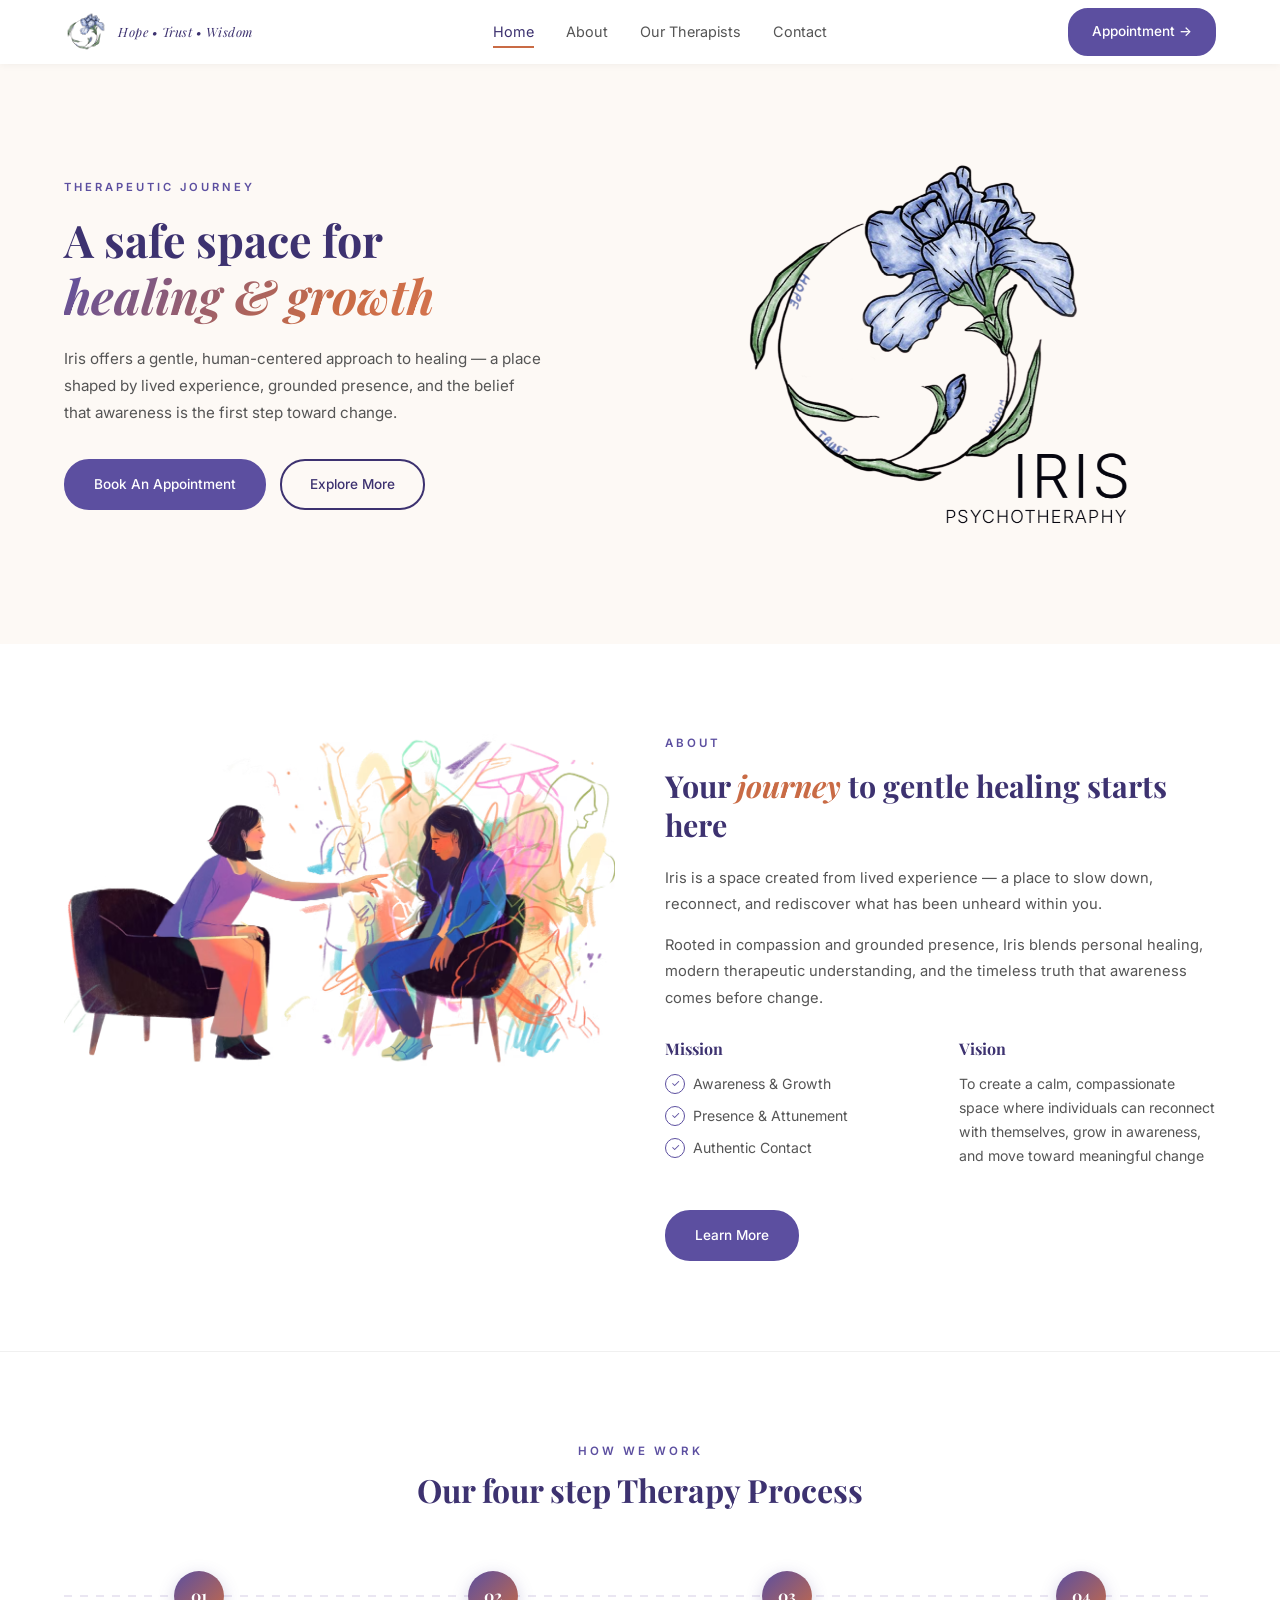
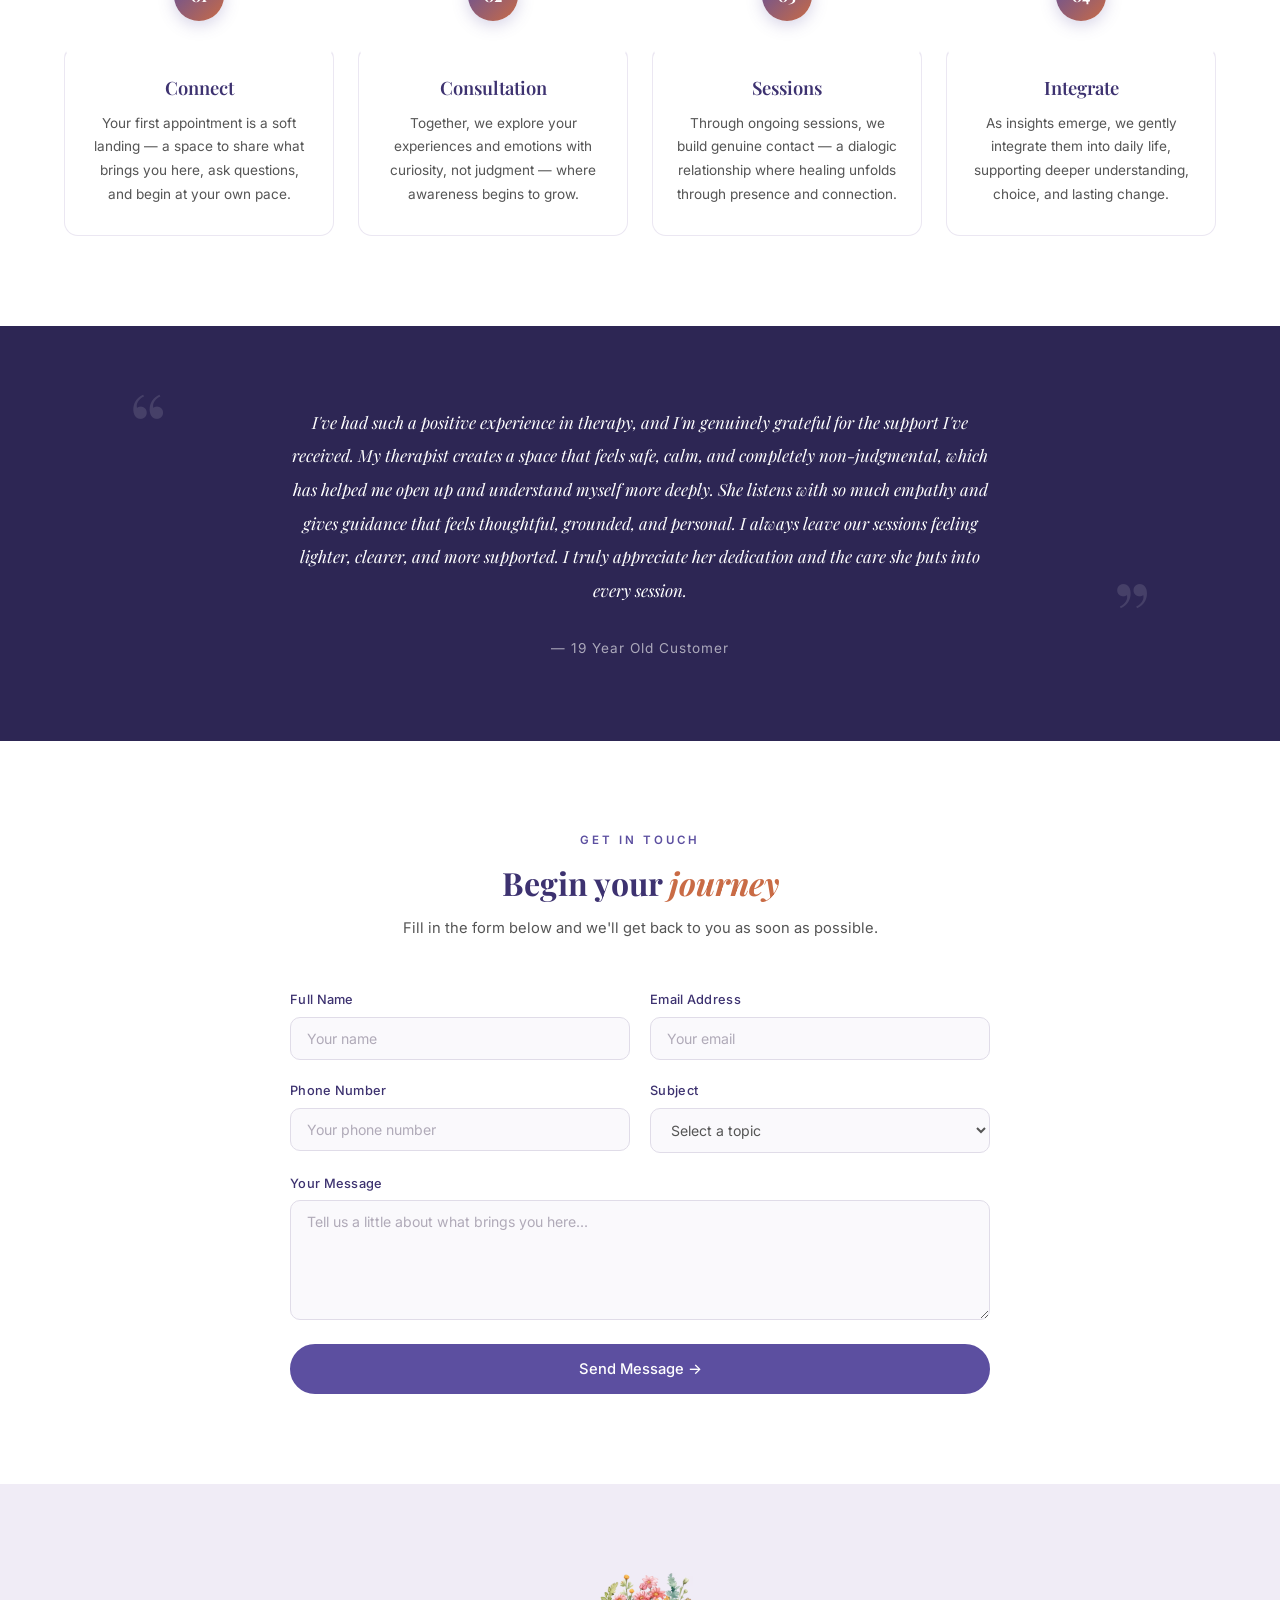
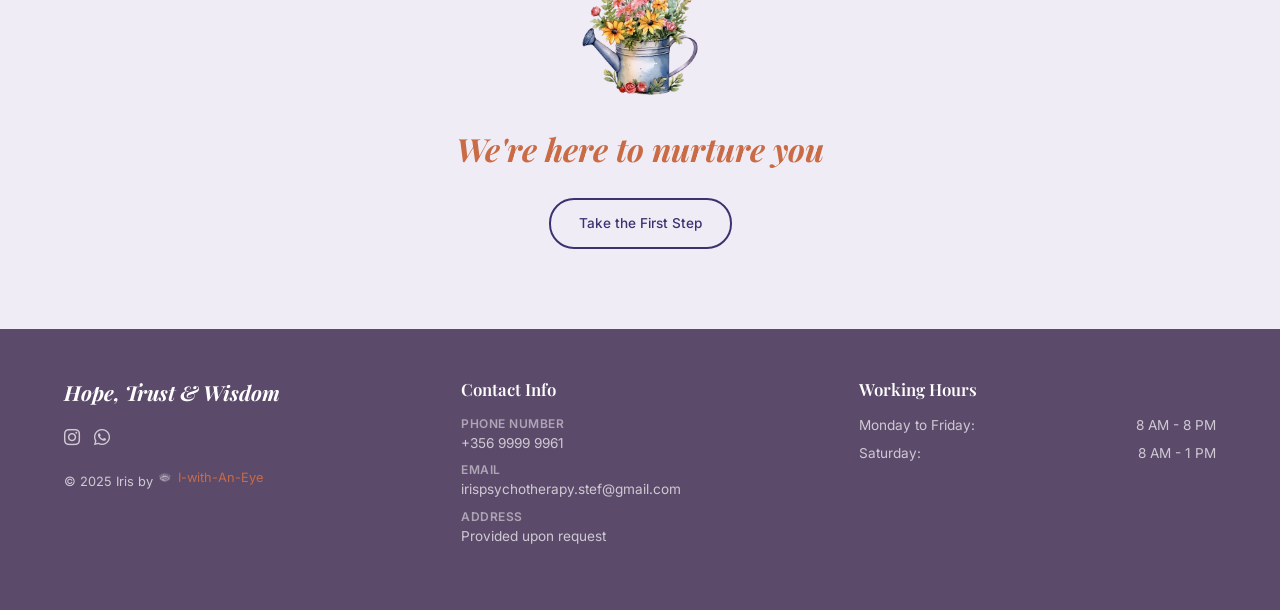
==== index.html @ 33741945 "Change hero label to 'Therapeutic Journey' and add video background Co-Authored-By: Claude Sonnet 4." ====
<!DOCTYPE html>
<html lang="en">
<head>
  <meta charset="UTF-8">
  <meta name="viewport" content="width=device-width, initial-scale=1.0">
  <title>IRIS Psychotherapy - A Safe Space for Healing &amp; Growth</title>
  <link rel="preconnect" href="https://fonts.googleapis.com">
  <link rel="preconnect" href="https://fonts.gstatic.com" crossorigin>
  <link href="https://fonts.googleapis.com/css2?family=Inter:wght@300;400;500;600&family=Playfair+Display:ital,wght@0,400;0,500;0,600;0,700;1,400;1,500;1,600;1,700&display=swap" rel="stylesheet">
  <link rel="stylesheet" href="https://cdnjs.cloudflare.com/ajax/libs/font-awesome/6.5.1/css/all.min.css">
  <link rel="stylesheet" href="css/styles.css">
</head>
<body>

  <!-- Navigation -->
  <nav class="navbar" id="navbar">
    <div class="container">
      <a href="index.html" class="nav-logo">
        <img src="images/logo-no-text.png" alt="Iris Logo" class="nav-logo-img">
        <span class="nav-logo-text">Hope &bull; Trust &bull; Wisdom</span>
      </a>
      <div class="nav-links" id="navLinks">
        <a href="index.html" class="active">Home</a>
        <a href="about.html">About</a>
        <a href="therapists.html">Our Therapists</a>
        <a href="#contact">Contact</a>
      </div>
      <div class="nav-btn" id="navBtn">
        <a href="#contact" class="btn btn-primary">Appointment &rarr;</a>
      </div>
      <button class="nav-toggle" id="navToggle" aria-label="Toggle menu">
        <span></span>
        <span></span>
        <span></span>
      </button>
    </div>
  </nav>

  <!-- Hero Section -->
  <section class="hero">
    <video autoplay muted loop playsinline class="hero-bg-video">
      <source src="videos/hero-bg.mp4" type="video/mp4">
    </video>
    <div class="hero-overlay"></div>
    <div class="container">
      <div class="hero-content">
        <p class="hero-label">Therapeutic Journey</p>
        <h1 class="hero-heading">
          A safe space for
          <span class="heading-gradient">healing &amp; growth</span>
        </h1>
        <p class="hero-desc">
          Iris offers a gentle, human-centered approach to healing — a place shaped by lived experience, grounded presence, and the belief that awareness is the first step toward change.
        </p>
        <div class="hero-buttons">
          <a href="#contact" class="btn btn-primary">Book An Appointment</a>
          <a href="#about" class="btn btn-outline">Explore More</a>
        </div>
      </div>
      <div class="hero-visual">
        <img src="images/Iris-Logo-Full.png" alt="Iris Psychotherapy" class="hero-logo-img">
      </div>
    </div>
  </section>

  <!-- About Section -->
  <section class="about-section reveal" id="about">
    <div class="container">
      <div class="about-image">
        <img src="images/therapy-room.avif" alt="Therapy Room">
      </div>
      <div class="about-text">
        <span class="section-label">About</span>
        <h2>Your <span class="italic-coral">journey</span> to gentle healing starts here</h2>
        <p>
          Iris is a space created from lived experience — a place to slow down, reconnect, and rediscover what has been unheard within you.
        </p>
        <p>
          Rooted in compassion and grounded presence, Iris blends personal healing, modern therapeutic understanding, and the timeless truth that awareness comes before change.
        </p>
        <div class="mission-vision">
          <div class="mission">
            <h4>Mission</h4>
            <div class="mission-item">
              <span class="check">&#10003;</span>
              <span>Awareness &amp; Growth</span>
            </div>
            <div class="mission-item">
              <span class="check">&#10003;</span>
              <span>Presence &amp; Attunement</span>
            </div>
            <div class="mission-item">
              <span class="check">&#10003;</span>
              <span>Authentic Contact</span>
            </div>
          </div>
          <div class="vision">
            <h4>Vision</h4>
            <p>
              To create a calm, compassionate space where individuals can reconnect with themselves, grow in awareness, and move toward meaningful change
            </p>
          </div>
        </div>
        <a href="about.html" class="btn btn-primary">Learn More</a>
      </div>
    </div>
  </section>

  <!-- Process Section -->
  <section class="process-section reveal">
    <div class="container">
      <div class="section-header">
        <span class="section-label">How We Work</span>
        <h2>Our four step Therapy Process</h2>
      </div>
      <div class="timeline">
        <div class="timeline-line"></div>
        <div class="timeline-steps">
          <div class="timeline-step">
            <div class="timeline-node">
              <span class="timeline-number">01</span>
            </div>
            <div class="timeline-card">
              <h3>Connect</h3>
              <p>Your first appointment is a soft landing — a space to share what brings you here, ask questions, and begin at your own pace.</p>
            </div>
          </div>
          <div class="timeline-step">
            <div class="timeline-node">
              <span class="timeline-number">02</span>
            </div>
            <div class="timeline-card">
              <h3>Consultation</h3>
              <p>Together, we explore your experiences and emotions with curiosity, not judgment — where awareness begins to grow.</p>
            </div>
          </div>
          <div class="timeline-step">
            <div class="timeline-node">
              <span class="timeline-number">03</span>
            </div>
            <div class="timeline-card">
              <h3>Sessions</h3>
              <p>Through ongoing sessions, we build genuine contact — a dialogic relationship where healing unfolds through presence and connection.</p>
            </div>
          </div>
          <div class="timeline-step">
            <div class="timeline-node">
              <span class="timeline-number">04</span>
            </div>
            <div class="timeline-card">
              <h3>Integrate</h3>
              <p>As insights emerge, we gently integrate them into daily life, supporting deeper understanding, choice, and lasting change.</p>
            </div>
          </div>
        </div>
      </div>
    </div>
  </section>

  <!-- Testimonial Section -->
  <section class="testimonial-section">
    <div class="container">
      <div class="testimonial-quote-mark">&ldquo;</div>
      <div class="testimonial-quote-mark-right">&rdquo;</div>
      <blockquote>
        <p>
          I've had such a positive experience in therapy, and I'm genuinely grateful for the support I've received. My therapist creates a space that feels safe, calm, and completely non-judgmental, which has helped me open up and understand myself more deeply. She listens with so much empathy and gives guidance that feels thoughtful, grounded, and personal. I always leave our sessions feeling lighter, clearer, and more supported. I truly appreciate her dedication and the care she puts into every session.
        </p>
        <cite class="testimonial-attribution">— 19 Year Old Customer</cite>
      </blockquote>
    </div>
  </section>

  <!-- Contact Section -->
  <section class="contact-section reveal" id="contact">
    <div class="container">
      <div class="section-header">
        <span class="section-label">Get In Touch</span>
        <h2>Begin your <span class="italic-coral">journey</span></h2>
        <p class="contact-subtitle">Fill in the form below and we'll get back to you as soon as possible.</p>
      </div>
      <form class="contact-form" action="https://formspree.io/f/xeeplppq" method="POST">
        <div class="form-row">
          <div class="form-group">
            <label for="name">Full Name</label>
            <input type="text" id="name" name="name" placeholder="Your name" required>
          </div>
          <div class="form-group">
            <label for="email">Email Address</label>
            <input type="email" id="email" name="email" placeholder="Your email" required>
          </div>
        </div>
        <div class="form-row">
          <div class="form-group">
            <label for="phone">Phone Number</label>
            <input type="tel" id="phone" name="phone" placeholder="Your phone number">
          </div>
          <div class="form-group">
            <label for="subject">Subject</label>
            <select id="subject" name="subject">
              <option value="" disabled selected>Select a topic</option>
              <option value="appointment">Book an Appointment</option>
              <option value="enquiry">General Enquiry</option>
              <option value="consultation">Free Consultation</option>
            </select>
          </div>
        </div>
        <div class="form-group full-width">
          <label for="message">Your Message</label>
          <textarea id="message" name="message" rows="5" placeholder="Tell us a little about what brings you here..." required></textarea>
        </div>
        <button type="submit" class="btn btn-primary">Send Message &rarr;</button>
      </form>
    </div>
  </section>

  <!-- CTA Section -->
  <section class="cta-section">
    <div class="container">
      <img src="images/healing-flowers.avif" alt="Healing Flowers" class="cta-flower-img">
      <h2 class="italic-coral">We're here to nurture you</h2>
      <a href="#contact" class="btn btn-outline">Take the First Step</a>
    </div>
  </section>

  <!-- Footer -->
  <footer class="footer">
    <div class="container">
      <div class="footer-grid">
        <div class="footer-brand">
          <h3>Hope, Trust &amp; Wisdom</h3>
          <div class="footer-social">
            <a href="https://www.instagram.com/p/DRwEeCRiIgd/" target="_blank" rel="noopener" aria-label="Instagram"><i class="fab fa-instagram"></i></a>
            <a href="https://wa.me/35699999961" target="_blank" rel="noopener" aria-label="WhatsApp"><i class="fab fa-whatsapp"></i></a>
          </div>
          <p class="copyright">&copy; 2025 Iris by <a href="https://i-zaak.com" target="_blank" rel="noopener" class="credit-link"><img src="images/eye-logo.png" alt="I-with-An-Eye" class="credit-logo">I-with-An-Eye</a></p>
        </div>
        <div class="footer-contact">
          <h4>Contact Info</h4>
          <p><span class="label">Phone Number</span><a href="tel:+35699999961">+356 9999 9961</a></p>
          <p><span class="label">Email</span><a href="mailto:irispsychotherapy.stef@gmail.com">irispsychotherapy.stef@gmail.com</a></p>
          <p><span class="label">Address</span>Provided upon request</p>
        </div>
        <div class="footer-hours">
          <h4>Working Hours</h4>
          <p><span>Monday to Friday:</span> <span>8 AM - 8 PM</span></p>
          <p><span>Saturday:</span> <span>8 AM - 1 PM</span></p>
        </div>
      </div>
    </div>
  </footer>

  <script src="js/main.js"></script>

</body>
</html>
---- css/styles.css ----
/* ===== CSS Custom Properties ===== */
:root {
  --primary-purple: #3d3270;
  --coral: #c96b45;
  --cream-bg: #fef5ed;
  --dark-purple: #2d2654;
  --button-purple: #5c4fa0;
  --lavender: #eae6f2;
  --lavender-light: #f0ecf6;
  --footer-dark: #5c4a6b;
  --white: #ffffff;
  --body-text: #555555;
  --light-text: #777777;
  --max-width: 1200px;
}

/* ===== Reset & Base ===== */
*, *::before, *::after {
  margin: 0;
  padding: 0;
  box-sizing: border-box;
}

html {
  scroll-behavior: smooth;
}

body {
  font-family: 'Inter', sans-serif;
  color: var(--body-text);
  line-height: 1.7;
  font-size: 15px;
  background: var(--white);
}

a {
  text-decoration: none;
  color: inherit;
}

ul {
  list-style: none;
}

img {
  max-width: 100%;
  display: block;
}

.container {
  max-width: var(--max-width);
  margin: 0 auto;
  padding: 0 24px;
}

h1, h2, h3, h4, h5, h6 {
  font-family: 'Playfair Display', serif;
  color: var(--primary-purple);
  line-height: 1.3;
}

.italic-coral {
  font-family: 'Playfair Display', serif;
  font-style: italic;
  color: var(--coral);
}

.heading-gradient {
  font-family: 'Playfair Display', serif;
  font-style: italic;
  background: linear-gradient(135deg, var(--button-purple) 0%, var(--coral) 50%, #e8825c 100%);
  -webkit-background-clip: text;
  -webkit-text-fill-color: transparent;
  background-clip: text;
}

/* ===== Buttons ===== */
.btn {
  display: inline-block;
  padding: 12px 28px;
  border-radius: 25px;
  font-family: 'Inter', sans-serif;
  font-size: 0.85rem;
  font-weight: 500;
  cursor: pointer;
  transition: all 0.3s ease;
  border: 2px solid transparent;
}

.btn-primary {
  background: var(--button-purple);
  color: var(--white);
  border-color: var(--button-purple);
}

.btn-primary:hover {
  background: var(--primary-purple);
  border-color: var(--primary-purple);
  transform: translateY(-2px);
  box-shadow: 0 4px 15px rgba(92, 79, 160, 0.3);
}

.btn-outline {
  background: transparent;
  color: var(--primary-purple);
  border-color: var(--primary-purple);
}

.btn-outline:hover {
  background: var(--button-purple);
  color: var(--white);
  border-color: var(--button-purple);
  transform: translateY(-2px);
  box-shadow: 0 4px 15px rgba(92, 79, 160, 0.3);
}

/* ===== Navigation ===== */
.navbar {
  background: var(--white);
  box-shadow: 0 1px 8px rgba(0, 0, 0, 0.05);
  position: sticky;
  top: 0;
  z-index: 1000;
  transition: background 300ms ease-in-out, box-shadow 300ms ease-in-out;
}

/* Scrolled state (added via JS) — same solid white, shadow deepens */
.navbar.scrolled {
  box-shadow: 0 2px 20px rgba(61, 50, 112, 0.10);
}

.navbar .container {
  display: flex;
  align-items: center;
  justify-content: space-between;
  height: 64px;
}

.nav-logo {
  display: flex;
  align-items: center;
  gap: 10px;
}

.nav-logo-img {
  width: 44px;
  height: 44px;
  object-fit: contain;
}

.nav-logo-text {
  font-family: 'Playfair Display', serif;
  font-style: italic;
  font-size: 0.8rem;
  color: var(--primary-purple);
  letter-spacing: 0.5px;
}

.nav-links {
  display: flex;
  align-items: center;
  gap: 32px;
}

.nav-links a {
  font-size: 0.9rem;
  color: var(--body-text);
  transition: color 0.3s ease;
  position: relative;
}

.nav-links a::after {
  content: '';
  position: absolute;
  bottom: -4px;
  left: 0;
  width: 0;
  height: 2px;
  background: var(--coral);
  transition: width 0.3s ease;
}

.nav-links a:hover,
.nav-links a.active {
  color: var(--primary-purple);
}

.nav-links a:hover::after,
.nav-links a.active::after {
  width: 100%;
}

.nav-btn .btn {
  padding: 10px 22px;
  font-size: 0.85rem;
  border-radius: 20px;
}

/* Mobile menu toggle */
.nav-toggle {
  display: none;
  flex-direction: column;
  gap: 5px;
  cursor: pointer;
  background: none;
  border: none;
  padding: 4px;
}

.nav-toggle span {
  width: 24px;
  height: 2px;
  background: var(--primary-purple);
  transition: all 0.3s ease;
}

/* ===== Hero Section (Home) ===== */
.hero {
  position: relative;
  padding: 70px 0 90px;
  overflow: hidden;
}

.hero-bg-video {
  position: absolute;
  top: 0;
  left: 0;
  width: 100%;
  height: 100%;
  object-fit: cover;
  z-index: 0;
}

.hero-overlay {
  position: absolute;
  top: 0;
  left: 0;
  width: 100%;
  height: 100%;
  background: rgba(253, 248, 243, 0.82);
  z-index: 1;
}

.hero .container {
  position: relative;
  z-index: 2;
  display: flex;
  align-items: center;
  gap: 40px;
}

.hero-content {
  flex: 1;
  min-width: 0;
  animation: fadeInUp 0.8s ease both;
}

.hero-label {
  font-size: 0.7rem;
  font-weight: 600;
  letter-spacing: 3px;
  text-transform: uppercase;
  color: var(--button-purple);
  margin-bottom: 16px;
}

.hero-heading {
  font-size: 2.8rem;
  font-weight: 700;
  margin-bottom: 20px;
  line-height: 1.2;
}

.hero-heading .heading-gradient {
  display: block;
  font-size: 3rem;
}

.hero-desc {
  font-size: 0.95rem;
  color: var(--body-text);
  max-width: 480px;
  margin-bottom: 32px;
  line-height: 1.8;
}

.hero-buttons {
  display: flex;
  gap: 14px;
  flex-wrap: wrap;
}

.hero-visual {
  flex: 1;
  min-width: 0;
  display: flex;
  align-items: center;
  justify-content: center;
  animation: fadeInUp 0.8s ease 0.2s both;
}

.hero-logo-img {
  width: 100%;
  max-width: 420px;
  object-fit: contain;
}

/* ===== About Section (Home) ===== */
.about-section {
  padding: 90px 0;
  background: var(--white);
}

.about-section .container {
  display: flex;
  gap: 50px;
  align-items: flex-start;
}

.about-image {
  flex: 1;
  min-width: 0;
}

.about-image img {
  width: 100%;
  border-radius: 12px;
  object-fit: cover;
}

.about-text {
  flex: 1;
  min-width: 0;
}

.section-label {
  font-size: 0.72rem;
  font-weight: 600;
  letter-spacing: 3px;
  text-transform: uppercase;
  color: var(--button-purple);
  margin-bottom: 12px;
  display: block;
}

.about-text h2 {
  font-size: 1.9rem;
  margin-bottom: 20px;
  font-weight: 700;
}

.about-text p {
  margin-bottom: 14px;
  line-height: 1.8;
  font-size: 0.92rem;
}

.mission-vision {
  display: flex;
  gap: 36px;
  margin-top: 28px;
  margin-bottom: 28px;
}

.mission, .vision {
  flex: 1;
}

.mission h4, .vision h4 {
  font-size: 1rem;
  margin-bottom: 12px;
  color: var(--primary-purple);
  font-weight: 700;
}

.mission-item {
  display: flex;
  align-items: center;
  gap: 8px;
  margin-bottom: 8px;
  font-size: 0.88rem;
}

.mission-item .check {
  width: 20px;
  height: 20px;
  border: 1.5px solid var(--button-purple);
  border-radius: 50%;
  display: flex;
  align-items: center;
  justify-content: center;
  font-size: 0.65rem;
  color: var(--button-purple);
  flex-shrink: 0;
}

.vision p {
  font-size: 0.88rem;
  line-height: 1.7;
}

/* ===== Process Section ===== */
.process-section {
  padding: 90px 0;
  background: var(--white);
  border-top: 1px solid #f0f0f0;
}

.process-section .section-header {
  text-align: center;
  margin-bottom: 60px;
}

.process-section .section-header .section-label {
  margin-bottom: 8px;
}

.process-section .section-header h2 {
  font-size: 2rem;
}

/* Timeline */
.timeline {
  position: relative;
}

.timeline-line {
  position: absolute;
  top: 24px;
  left: 0;
  right: 0;
  height: 2px;
  background: repeating-linear-gradient(
    90deg,
    var(--lavender) 0px,
    var(--lavender) 8px,
    transparent 8px,
    transparent 16px
  );
  z-index: 0;
}

.timeline-steps {
  display: grid;
  grid-template-columns: repeat(4, 1fr);
  gap: 24px;
  position: relative;
  z-index: 1;
}

.timeline-step {
  display: flex;
  flex-direction: column;
  align-items: center;
  text-align: center;
}

.timeline-node {
  width: 50px;
  height: 50px;
  border-radius: 50%;
  background: linear-gradient(135deg, var(--button-purple), var(--coral));
  display: flex;
  align-items: center;
  justify-content: center;
  margin-bottom: 24px;
  position: relative;
  box-shadow: 0 4px 16px rgba(92, 79, 160, 0.25);
  transition: all 0.3s ease;
}

.timeline-step:hover .timeline-node {
  transform: scale(1.12);
  box-shadow: 0 6px 24px rgba(92, 79, 160, 0.35);
}

.timeline-number {
  font-family: 'Playfair Display', serif;
  font-size: 1rem;
  font-weight: 700;
  color: var(--white);
}

.timeline-card {
  background: var(--white);
  border: 1px solid #ebe7f2;
  border-radius: 14px;
  padding: 28px 24px;
  width: 100%;
  transition: all 0.3s ease;
  border-top: 3px solid transparent;
}

.timeline-step:hover .timeline-card {
  transform: translateY(-4px);
  box-shadow: 0 10px 30px rgba(61, 50, 112, 0.08);
  border-top-color: var(--coral);
}

.timeline-card h3 {
  font-family: 'Playfair Display', serif;
  font-size: 1.15rem;
  color: var(--primary-purple);
  margin-bottom: 12px;
  font-weight: 600;
}

.timeline-card p {
  font-size: 0.85rem;
  line-height: 1.75;
  color: var(--body-text);
}

/* ===== Testimonial Section ===== */
.testimonial-section {
  background: var(--dark-purple);
  padding: 80px 0;
  text-align: center;
  position: relative;
  overflow: hidden;
}

.testimonial-quote-mark-left,
.testimonial-quote-mark {
  font-family: 'Playfair Display', serif;
  font-size: 6rem;
  color: rgba(255, 255, 255, 0.12);
  line-height: 1;
  position: absolute;
  top: 50px;
  left: 10%;
}

.testimonial-quote-mark-right {
  font-family: 'Playfair Display', serif;
  font-size: 6rem;
  color: rgba(255, 255, 255, 0.12);
  line-height: 1;
  position: absolute;
  bottom: 80px;
  right: 10%;
}

.testimonial-section blockquote {
  max-width: 700px;
  margin: 0 auto;
  position: relative;
  z-index: 1;
}

.testimonial-section blockquote p {
  font-family: 'Playfair Display', serif;
  font-size: 1.05rem;
  color: var(--white);
  line-height: 2;
  font-style: italic;
  margin-bottom: 28px;
}

.testimonial-attribution {
  font-family: 'Inter', sans-serif;
  font-style: normal;
  font-size: 0.85rem;
  color: rgba(255, 255, 255, 0.6);
  letter-spacing: 1px;
}

/* ===== CTA Section ===== */
.cta-section {
  padding: 80px 0;
  text-align: center;
  background: var(--lavender-light);
}

.cta-flower-img {
  width: 140px;
  height: auto;
  margin: 0 auto 24px;
}

.cta-section h2 {
  font-size: 2rem;
  margin-bottom: 28px;
}

/* ===== Contact Section ===== */
.contact-section {
  padding: 90px 0;
  background: var(--white);
}

.contact-section .section-header {
  text-align: center;
  margin-bottom: 48px;
}

.contact-section .section-header h2 {
  font-size: 2rem;
  margin-bottom: 12px;
}

.contact-subtitle {
  font-size: 0.92rem;
  color: var(--body-text);
  max-width: 480px;
  margin: 0 auto;
}

.contact-form {
  max-width: 700px;
  margin: 0 auto;
}

.form-row {
  display: flex;
  gap: 20px;
  margin-bottom: 20px;
}

.form-group {
  flex: 1;
  display: flex;
  flex-direction: column;
}

.form-group.full-width {
  margin-bottom: 24px;
}

.form-group label {
  font-size: 0.8rem;
  font-weight: 500;
  color: var(--primary-purple);
  margin-bottom: 6px;
  letter-spacing: 0.3px;
}

.form-group input,
.form-group select,
.form-group textarea {
  font-family: 'Inter', sans-serif;
  font-size: 0.88rem;
  padding: 12px 16px;
  border: 1.5px solid #e0dce8;
  border-radius: 10px;
  background: #faf9fc;
  color: var(--body-text);
  transition: border-color 0.3s ease, box-shadow 0.3s ease;
  outline: none;
}

.form-group input:focus,
.form-group select:focus,
.form-group textarea:focus {
  border-color: var(--button-purple);
  box-shadow: 0 0 0 3px rgba(92, 79, 160, 0.1);
}

.form-group input::placeholder,
.form-group textarea::placeholder {
  color: #b0aab8;
}

.form-group textarea {
  resize: vertical;
  min-height: 120px;
}

.contact-form .btn {
  display: block;
  width: 100%;
  text-align: center;
  font-size: 0.92rem;
  padding: 14px 28px;
}

/* ===== Footer ===== */
.footer {
  background: var(--footer-dark);
  padding: 50px 0 30px;
  color: rgba(255, 255, 255, 0.7);
  font-size: 0.85rem;
}

.footer-grid {
  display: grid;
  grid-template-columns: 1fr 1fr 1fr;
  gap: 40px;
  margin-bottom: 30px;
}

.footer-brand h3 {
  font-family: 'Playfair Display', serif;
  font-style: italic;
  color: var(--white);
  font-size: 1.3rem;
  margin-bottom: 16px;
}

.footer-social {
  display: flex;
  gap: 14px;
  margin-bottom: 14px;
}

.footer-social a {
  color: rgba(255, 255, 255, 0.7);
  font-size: 1.15rem;
  transition: color 0.3s ease;
}

.footer-social a:hover {
  color: var(--coral);
}

.footer-brand .copyright {
  font-size: 0.8rem;
}

.footer-brand .copyright a {
  color: var(--coral);
  transition: color 0.3s ease;
}

.footer-brand .copyright a:hover {
  color: #e0885f;
}

.footer-contact h4,
.footer-hours h4 {
  color: var(--white);
  font-family: 'Playfair Display', serif;
  font-size: 1.05rem;
  margin-bottom: 14px;
  font-weight: 600;
}

.footer-contact p {
  margin-bottom: 4px;
  line-height: 1.5;
}

.footer-contact a {
  color: rgba(255, 255, 255, 0.7);
  transition: color 0.3s ease;
}

.footer-contact a:hover {
  color: var(--coral);
}

.footer-contact p .label {
  display: block;
  font-size: 0.75rem;
  font-weight: 600;
  text-transform: uppercase;
  letter-spacing: 0.5px;
  color: rgba(255, 255, 255, 0.5);
  margin-top: 8px;
}

.footer-hours p {
  margin-bottom: 6px;
  line-height: 1.6;
  display: flex;
  justify-content: space-between;
  gap: 20px;
}

/* footer-bottom removed */

/* ===== About Page Hero ===== */
.about-hero {
  background: linear-gradient(135deg, var(--lavender) 0%, #ddd6ee 40%, #d5cde8 100%);
  padding: 100px 0 120px;
  text-align: center;
  position: relative;
  overflow: hidden;
}

.about-hero-logo {
  width: 80px;
  height: 80px;
  object-fit: contain;
  margin: 0 auto 28px;
  opacity: 0.85;
}

.about-hero h1 {
  font-size: 2.6rem;
  margin-bottom: 0;
  animation: fadeInUp 0.8s ease both;
}

.hero-divider {
  width: 60px;
  height: 2px;
  background: var(--coral);
  margin: 20px auto;
  border-radius: 2px;
}

.about-hero .subtitle {
  max-width: 680px;
  margin: 0 auto;
  font-size: 0.95rem;
  line-height: 1.8;
  color: var(--body-text);
  animation: fadeInUp 0.8s ease 0.15s both;
}

.about-hero-curve {
  position: absolute;
  bottom: -1px;
  left: 0;
  right: 0;
  height: 50px;
  background: var(--white);
  border-radius: 50% 50% 0 0 / 100% 100% 0 0;
}

@keyframes fadeInUp {
  from {
    opacity: 0;
    transform: translateY(20px);
  }
  to {
    opacity: 1;
    transform: translateY(0);
  }
}

/* ===== Story Section (About Page) ===== */
.story-section {
  padding: 90px 0;
  background: var(--white);
}

.story-section .container {
  display: flex;
  gap: 50px;
  align-items: flex-start;
}

.story-image {
  flex: 1;
  min-width: 0;
}

.story-image img {
  width: 100%;
  height: 480px;
  border-radius: 12px;
  object-fit: cover;
}

.story-text {
  flex: 1;
  min-width: 0;
}

.story-text h2 {
  font-size: 1.8rem;
  font-style: italic;
  margin-bottom: 20px;
}

.story-text p {
  margin-bottom: 14px;
  line-height: 1.8;
  font-size: 0.92rem;
}

.story-text ul {
  margin: 12px 0;
  padding-left: 4px;
}

.story-text ul li {
  position: relative;
  padding-left: 16px;
  margin-bottom: 4px;
  line-height: 1.7;
  font-size: 0.92rem;
}

.story-text ul li::before {
  content: '\2022';
  position: absolute;
  left: 0;
  color: var(--body-text);
  font-size: 1rem;
}

.story-text blockquote {
  border-left: 3px solid var(--coral);
  padding: 12px 20px;
  margin: 20px 0;
  font-family: 'Playfair Display', serif;
  font-style: italic;
  font-size: 1rem;
  color: var(--primary-purple);
  background: rgba(234, 230, 242, 0.25);
  border-radius: 0 8px 8px 0;
}

/* ===== About Me Section (About Page) ===== */
.aboutme-section {
  padding: 90px 0;
  background: #faf9fc;
}

.aboutme-section .container {
  display: flex;
  gap: 50px;
  align-items: flex-start;
}

.aboutme-text {
  flex: 1;
  min-width: 0;
}

.aboutme-text h2 {
  font-size: 1.8rem;
  font-style: italic;
  margin-bottom: 20px;
}

.aboutme-text p {
  margin-bottom: 14px;
  line-height: 1.8;
  font-size: 0.92rem;
}

.aboutme-image {
  flex: 1;
  min-width: 0;
}

.aboutme-image img {
  width: 100%;
  height: 480px;
  border-radius: 12px;
  object-fit: cover;
}

/* ===== Image fade-in on load ===== */
img {
  opacity: 0;
  transition: opacity 500ms ease-in-out;
}

img.img-loaded {
  opacity: 1;
}

/* ===== Scroll reveal ===== */
.reveal {
  opacity: 0;
  transform: translateY(28px);
  transition: opacity 700ms cubic-bezier(.19, 1, .22, 1), transform 700ms cubic-bezier(.19, 1, .22, 1);
}

.reveal.revealed {
  opacity: 1;
  transform: translateY(0);
}

/* ===== Credit logo in footer ===== */
.credit-link {
  display: inline-flex;
  align-items: center;
  gap: 5px;
  color: var(--coral);
  transition: color 0.3s ease;
}

.credit-link:hover {
  color: #e0885f;
}

.credit-logo {
  width: 16px;
  height: 16px;
  object-fit: contain;
  opacity: 1 !important; /* override the global img fade for this tiny icon */
  filter: invert(0); /* white logo on dark bg */
}

/* ===== Parallax Section ===== */
.parallax-section {
  position: relative;
  overflow: hidden;
}

.parallax-bg {
  position: absolute;
  inset: -60px 0;
  background-size: cover;
  background-position: center;
  will-change: transform;
  z-index: 0;
}

.parallax-overlay {
  position: absolute;
  inset: 0;
  background: linear-gradient(135deg, rgba(61, 50, 112, 0.75) 0%, rgba(45, 38, 84, 0.65) 100%);
  z-index: 1;
}

/* ===== Therapists Hero ===== */
.therapists-hero {
  padding: 110px 0 100px;
  text-align: center;
}

.therapists-hero-content {
  position: relative;
  z-index: 2;
}

.therapists-hero .section-label.light {
  color: rgba(255, 255, 255, 0.75);
}

.therapists-hero h1 {
  font-size: 2.8rem;
  color: var(--white);
  margin-bottom: 0;
  animation: fadeInUp 0.8s ease both;
}

.therapists-hero .hero-divider {
  margin: 20px auto;
}

.therapists-hero .subtitle {
  max-width: 600px;
  margin: 0 auto;
  font-size: 0.95rem;
  line-height: 1.8;
  color: rgba(255, 255, 255, 0.82);
  animation: fadeInUp 0.8s ease 0.15s both;
}

/* ===== Therapists Section ===== */
.therapists-section {
  padding: 90px 0;
  background: var(--white);
}

.therapist-card {
  display: flex;
  gap: 60px;
  align-items: flex-start;
  margin-bottom: 90px;
  padding-bottom: 90px;
  border-bottom: 1px solid #f0ecf6;
}

.therapist-card:last-child {
  margin-bottom: 0;
  padding-bottom: 0;
  border-bottom: none;
}

.therapist-card--reverse {
  flex-direction: row-reverse;
}

.therapist-photo-wrap {
  flex: 0 0 360px;
  position: relative;
}

.therapist-photo-wrap::before {
  content: '';
  position: absolute;
  inset: -12px -12px auto auto;
  width: 80px;
  height: 80px;
  border-top: 3px solid var(--coral);
  border-right: 3px solid var(--coral);
  border-radius: 0 8px 0 0;
  z-index: 0;
}

.therapist-card--reverse .therapist-photo-wrap::before {
  inset: -12px auto auto -12px;
  border-top: 3px solid var(--coral);
  border-right: none;
  border-left: 3px solid var(--coral);
  border-radius: 8px 0 0 0;
}

.therapist-photo {
  width: 100%;
  height: 480px;
  object-fit: cover;
  border-radius: 12px;
  position: relative;
  z-index: 1;
}

.therapist-info {
  flex: 1;
  min-width: 0;
  padding-top: 8px;
}

.therapist-info h2 {
  font-size: 2rem;
  margin: 8px 0 0;
}

.therapist-divider {
  width: 40px;
  height: 2px;
  background: var(--coral);
  border-radius: 2px;
  margin: 16px 0 20px;
}

.therapist-info p {
  font-size: 0.92rem;
  line-height: 1.85;
  margin-bottom: 14px;
  color: var(--body-text);
}

.therapist-specialisms {
  display: flex;
  flex-wrap: wrap;
  gap: 8px;
  margin: 20px 0 28px;
}

.specialism-tag {
  font-size: 0.75rem;
  font-weight: 500;
  padding: 5px 14px;
  border-radius: 20px;
  background: var(--lavender);
  color: var(--primary-purple);
  letter-spacing: 0.3px;
  transition: background 0.3s ease, color 0.3s ease;
}

.specialism-tag:hover {
  background: var(--button-purple);
  color: var(--white);
}

/* ===== Approach Section ===== */
.approach-section {
  padding: 90px 0;
  background: var(--lavender-light);
}

.approach-inner {
  max-width: 860px;
  margin: 0 auto;
  text-align: center;
}

.approach-inner h2 {
  font-size: 2rem;
  margin: 8px 0 20px;
}

.approach-inner > p {
  font-size: 0.93rem;
  line-height: 1.85;
  margin-bottom: 14px;
  max-width: 680px;
  margin-left: auto;
  margin-right: auto;
}

.approach-pillars {
  display: flex;
  gap: 32px;
  margin-top: 48px;
}

.pillar {
  flex: 1;
  text-align: center;
}

.pillar-icon {
  width: 54px;
  height: 54px;
  border-radius: 50%;
  background: linear-gradient(135deg, var(--button-purple), var(--coral));
  display: flex;
  align-items: center;
  justify-content: center;
  margin: 0 auto 16px;
  color: var(--white);
  font-size: 1.1rem;
  box-shadow: 0 4px 16px rgba(92, 79, 160, 0.25);
  transition: transform 0.3s ease, box-shadow 0.3s ease;
}

.pillar:hover .pillar-icon {
  transform: scale(1.1);
  box-shadow: 0 6px 24px rgba(92, 79, 160, 0.35);
}

.pillar h4 {
  font-size: 1.05rem;
  margin-bottom: 8px;
  color: var(--primary-purple);
}

.pillar p {
  font-size: 0.85rem;
  line-height: 1.7;
  color: var(--body-text);
}

/* ===== Responsive Design ===== */
@media (max-width: 992px) {
  .hero .container {
    flex-direction: column-reverse;
    text-align: center;
  }

  .hero-desc {
    margin-left: auto;
    margin-right: auto;
  }

  .hero-buttons {
    justify-content: center;
  }

  .hero-heading {
    font-size: 2.4rem;
  }

  .hero-heading .heading-gradient {
    font-size: 2.6rem;
  }

  .about-section .container,
  .story-section .container,
  .aboutme-section .container {
    flex-direction: column;
  }

  .therapist-card,
  .therapist-card--reverse {
    flex-direction: column;
    gap: 36px;
    margin-bottom: 60px;
    padding-bottom: 60px;
  }

  .therapist-photo-wrap {
    flex: none;
    width: 100%;
  }

  .therapist-photo {
    height: 360px;
  }

  .approach-pillars {
    gap: 20px;
  }

  .therapists-hero h1 {
    font-size: 2.2rem;
  }

  .timeline-steps {
    grid-template-columns: repeat(2, 1fr);
    gap: 40px 24px;
  }

  .timeline-line {
    display: none;
  }

  .footer-grid {
    grid-template-columns: 1fr;
    gap: 28px;
  }

  .about-hero h1 {
    font-size: 2.2rem;
  }
}

@media (max-width: 768px) {
  .nav-links,
  .nav-btn {
    display: none;
  }

  .nav-links.active {
    display: flex;
    flex-direction: column;
    position: absolute;
    top: 64px;
    left: 0;
    right: 0;
    background: var(--white);
    padding: 24px;
    box-shadow: 0 8px 20px rgba(0, 0, 0, 0.1);
    gap: 20px;
    z-index: 999;
  }

  .nav-btn.active {
    display: block;
    position: absolute;
    top: calc(64px + 120px);
    left: 0;
    right: 0;
    background: var(--white);
    padding: 0 24px 24px;
    box-shadow: 0 8px 20px rgba(0, 0, 0, 0.1);
    z-index: 999;
  }

  .nav-toggle {
    display: flex;
  }

  .hero {
    padding: 50px 0 70px;
  }

  .hero-heading {
    font-size: 2rem;
  }

  .hero-heading .heading-gradient {
    font-size: 2.2rem;
  }

  .timeline-steps {
    grid-template-columns: 1fr;
    gap: 32px;
  }

  .mission-vision {
    flex-direction: column;
    gap: 20px;
  }

  .about-section,
  .process-section,
  .testimonial-section,
  .cta-section,
  .contact-section,
  .story-section,
  .aboutme-section,
  .therapists-section,
  .approach-section {
    padding: 60px 0;
  }

  .approach-pillars {
    flex-direction: column;
    gap: 28px;
  }

  .therapists-hero {
    padding: 80px 0 70px;
  }

  .form-row {
    flex-direction: column;
    gap: 0;
    margin-bottom: 0;
  }

  .form-group {
    margin-bottom: 16px;
  }

  .about-text h2,
  .story-text h2,
  .aboutme-text h2 {
    font-size: 1.6rem;
  }

  .story-image img,
  .aboutme-image img {
    height: 360px;
  }

  .about-hero h1 {
    font-size: 1.8rem;
  }

  .cta-section h2 {
    font-size: 1.6rem;
  }
}

@media (max-width: 480px) {
  .hero-heading {
    font-size: 1.7rem;
  }

  .hero-heading .heading-gradient {
    font-size: 1.9rem;
  }

  .hero-buttons {
    flex-direction: column;
    align-items: center;
  }

  .btn {
    padding: 11px 24px;
    font-size: 0.85rem;
  }
}
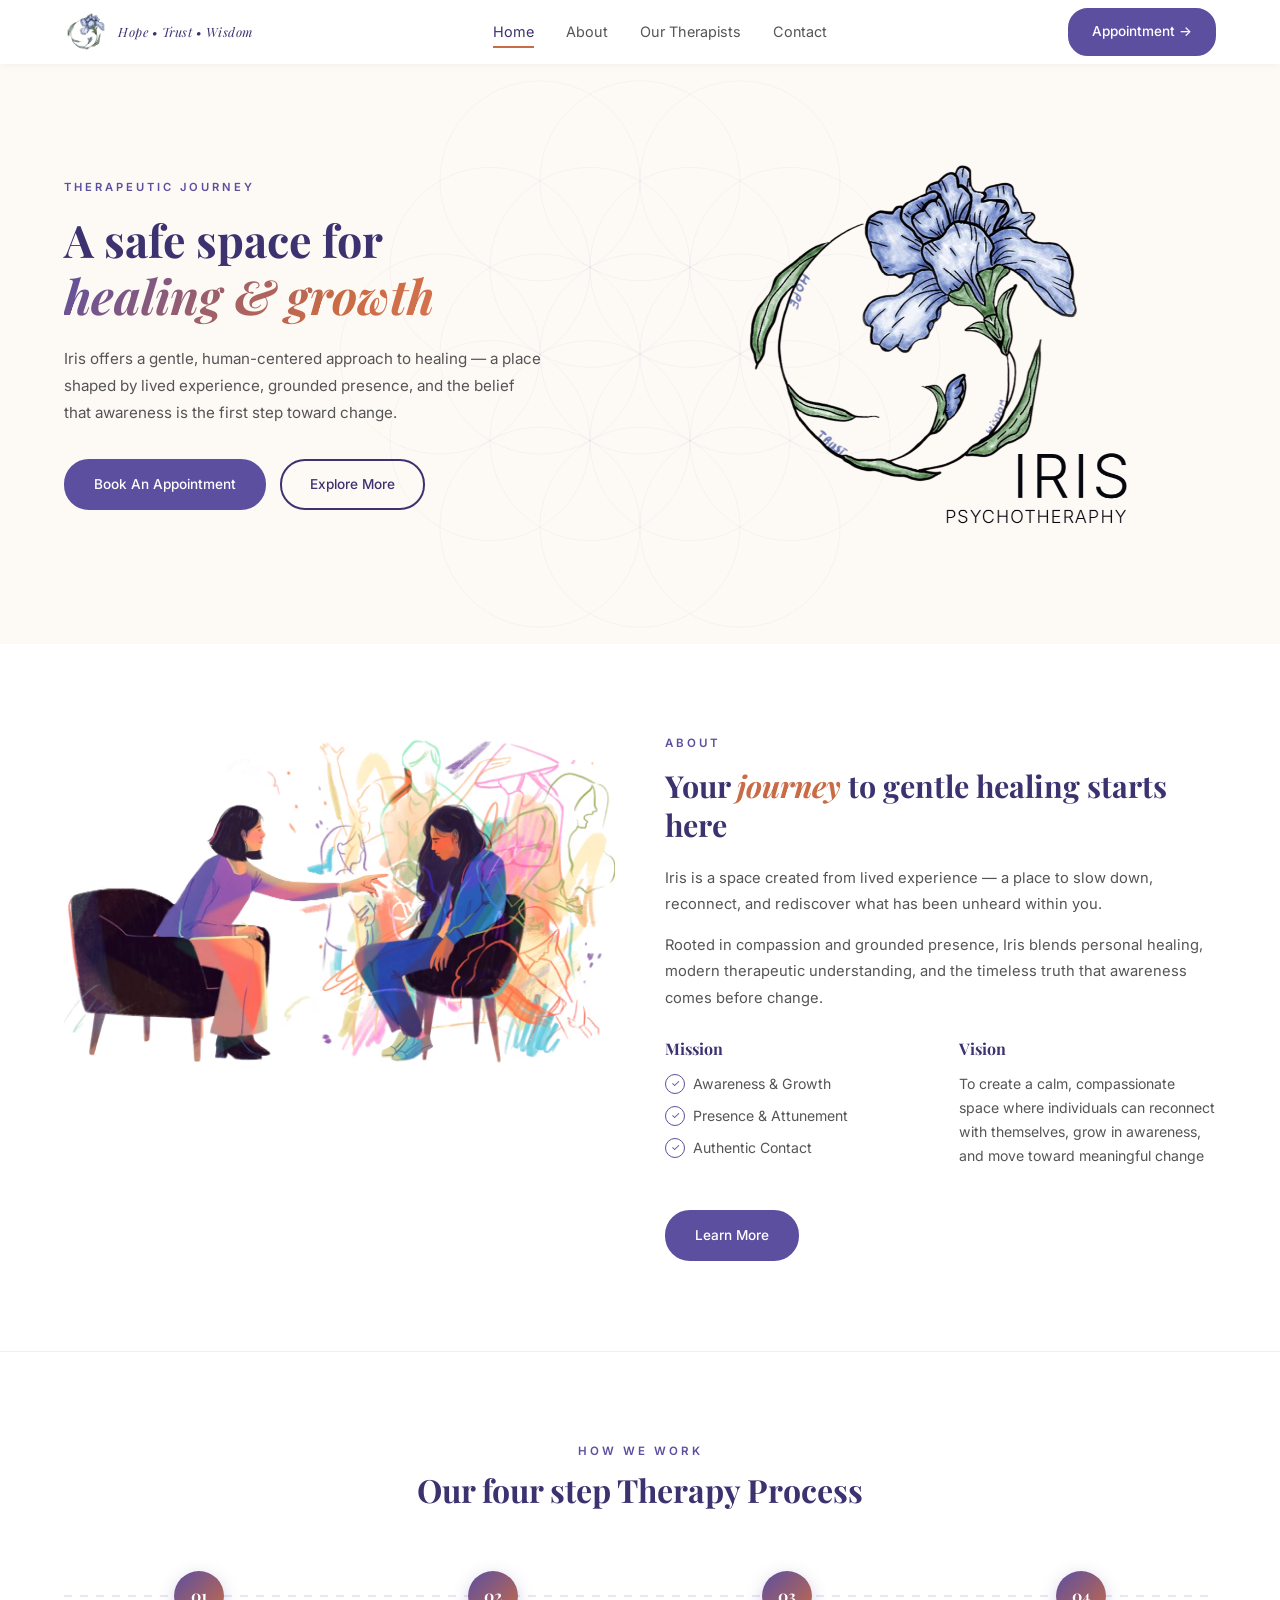
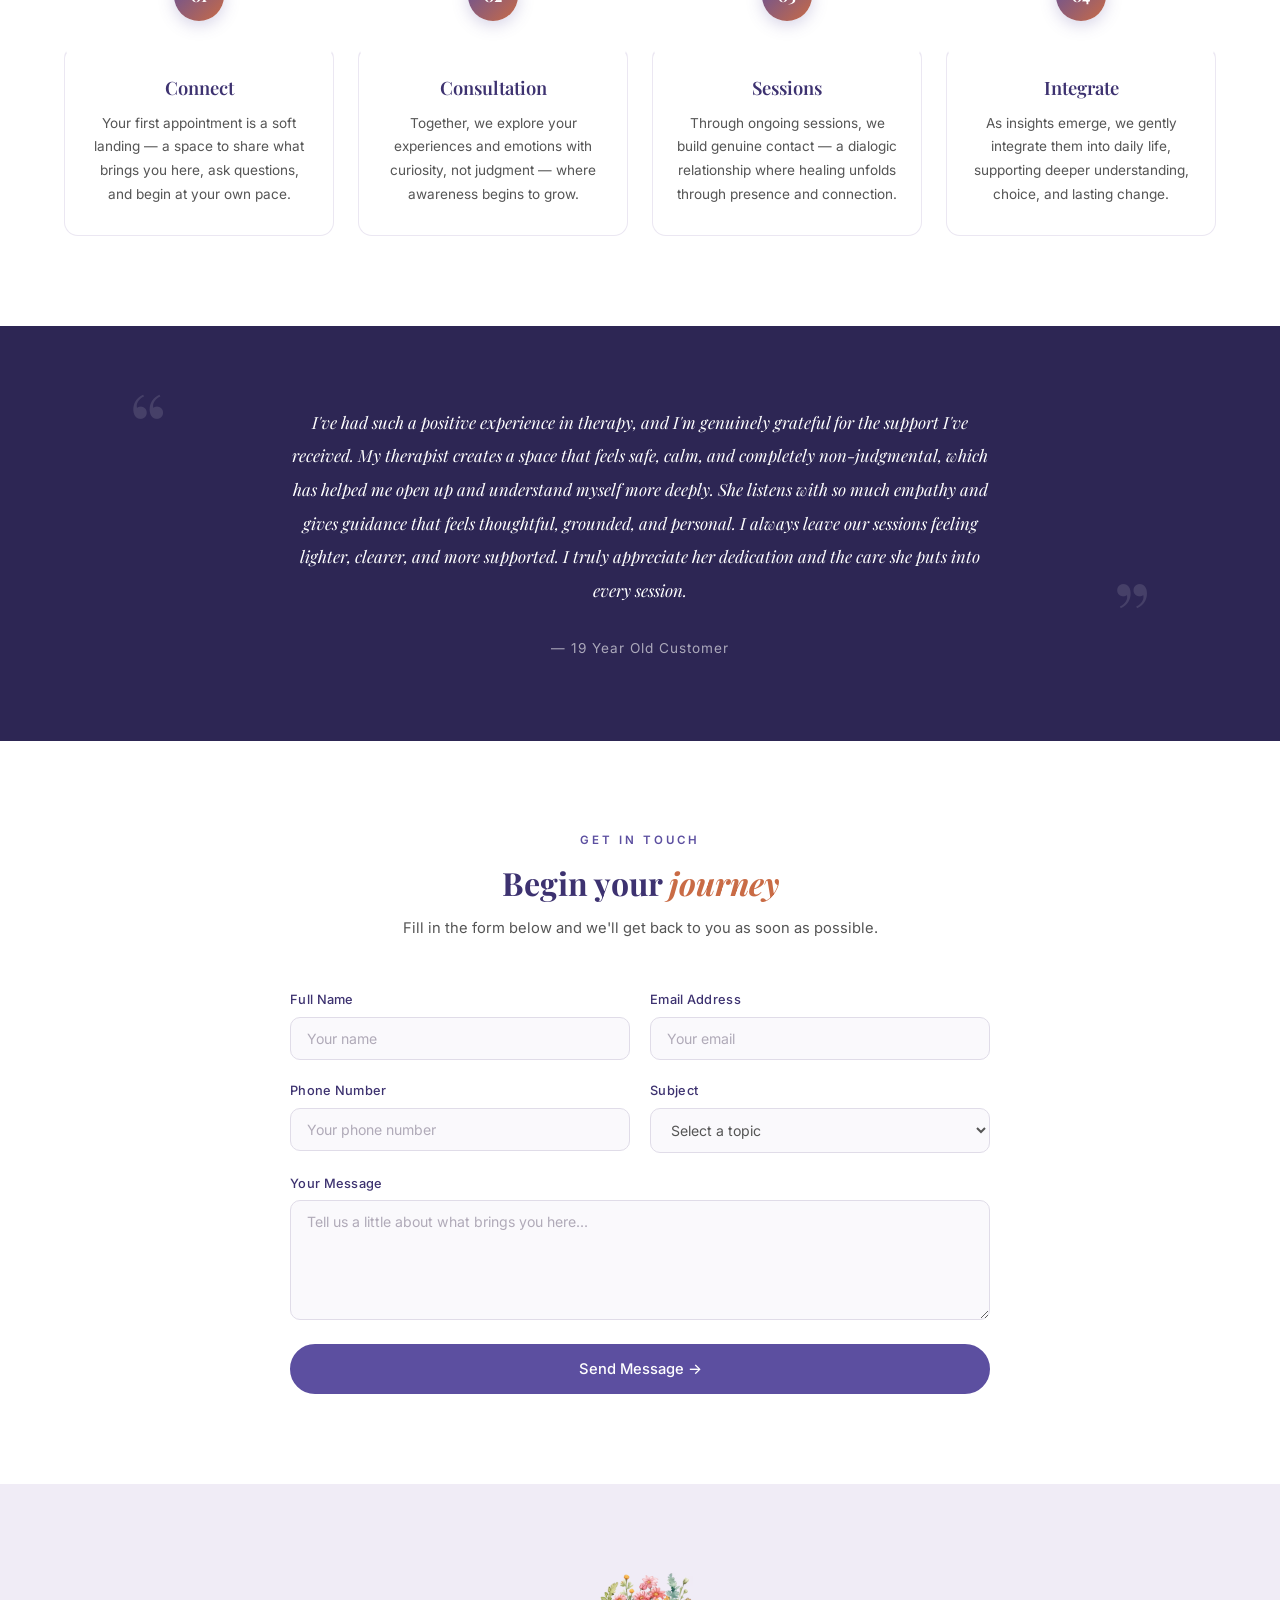
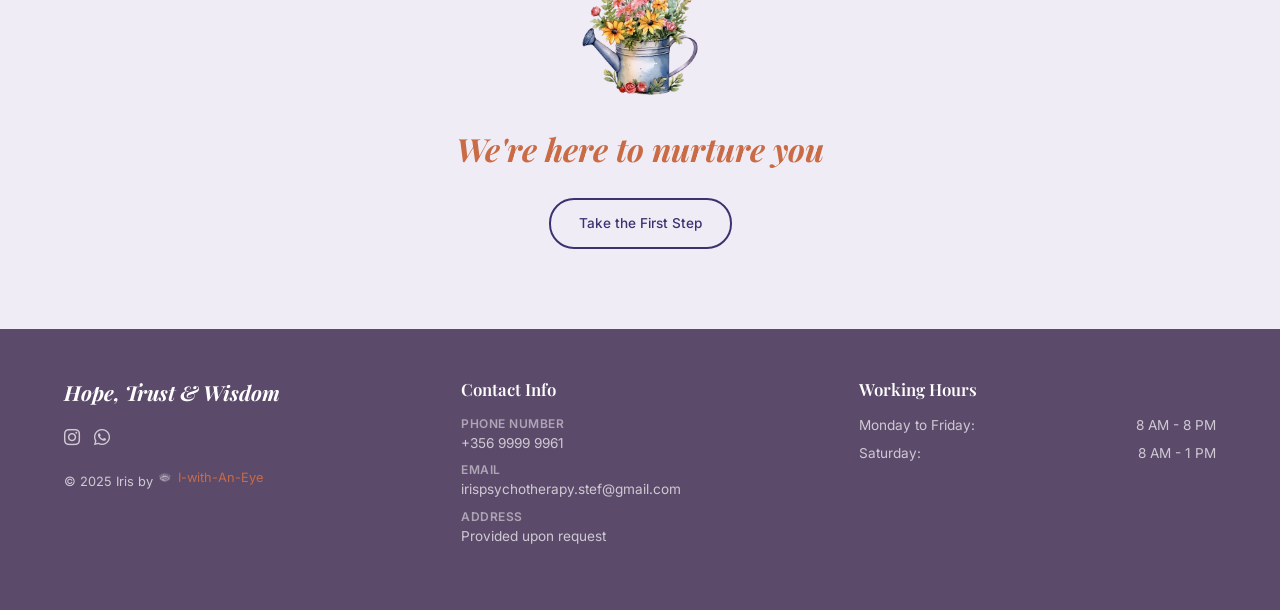
==== commit 6ddf1bc7: "Add flower of life sacred geometry effect to hero background Co-Authored-By: Claude Sonnet 4.6 <nore" ====
--- a/index.html
+++ b/index.html
@@ -42,6 +42,32 @@
       <source src="videos/hero-bg.mp4" type="video/mp4">
     </video>
     <div class="hero-overlay"></div>
+    <div class="hero-circles-bg fol-drift">
+      <svg viewBox="0 0 1000 1000" xmlns="http://www.w3.org/2000/svg">
+        <!-- Center -->
+        <circle class="ring" cx="500" cy="500" r="100"/>
+        <!-- Inner ring (6 circles) -->
+        <circle class="ring" cx="600" cy="500" r="100"/>
+        <circle class="ring" cx="550" cy="586.6" r="100"/>
+        <circle class="ring" cx="450" cy="586.6" r="100"/>
+        <circle class="ring" cx="400" cy="500" r="100"/>
+        <circle class="ring" cx="450" cy="413.4" r="100"/>
+        <circle class="ring" cx="550" cy="413.4" r="100"/>
+        <!-- Outer ring (12 circles) -->
+        <circle class="ring" cx="700" cy="500" r="100"/>
+        <circle class="ring" cx="650" cy="586.6" r="100"/>
+        <circle class="ring" cx="600" cy="673.2" r="100"/>
+        <circle class="ring" cx="500" cy="673.2" r="100"/>
+        <circle class="ring" cx="400" cy="673.2" r="100"/>
+        <circle class="ring" cx="350" cy="586.6" r="100"/>
+        <circle class="ring" cx="300" cy="500" r="100"/>
+        <circle class="ring" cx="350" cy="413.4" r="100"/>
+        <circle class="ring" cx="400" cy="326.8" r="100"/>
+        <circle class="ring" cx="500" cy="326.8" r="100"/>
+        <circle class="ring" cx="600" cy="326.8" r="100"/>
+        <circle class="ring" cx="650" cy="413.4" r="100"/>
+      </svg>
+    </div>
     <div class="container">
       <div class="hero-content">
         <p class="hero-label">Therapeutic Journey</p>
--- a/css/styles.css
+++ b/css/styles.css
@@ -241,6 +241,40 @@
   z-index: 1;
 }
 
+.hero-circles-bg {
+  position: absolute;
+  inset: 0;
+  overflow: hidden;
+  pointer-events: none;
+  z-index: 1;
+}
+
+.hero-circles-bg svg {
+  position: absolute;
+  top: 50%;
+  left: 50%;
+  transform: translate(-50%, -50%);
+  width: 1000px;
+  height: 1000px;
+}
+
+.hero-circles-bg .ring {
+  fill: none;
+  stroke: var(--button-purple);
+  stroke-width: 0.8;
+  opacity: 0.06;
+}
+
+.fol-drift {
+  animation: fol-glide 80s linear infinite;
+}
+
+@keyframes fol-glide {
+  0%   { transform: translate(-60%, -50%); }
+  50%  { transform: translate(-40%, -50%); }
+  100% { transform: translate(-60%, -50%); }
+}
+
 .hero .container {
   position: relative;
   z-index: 2;
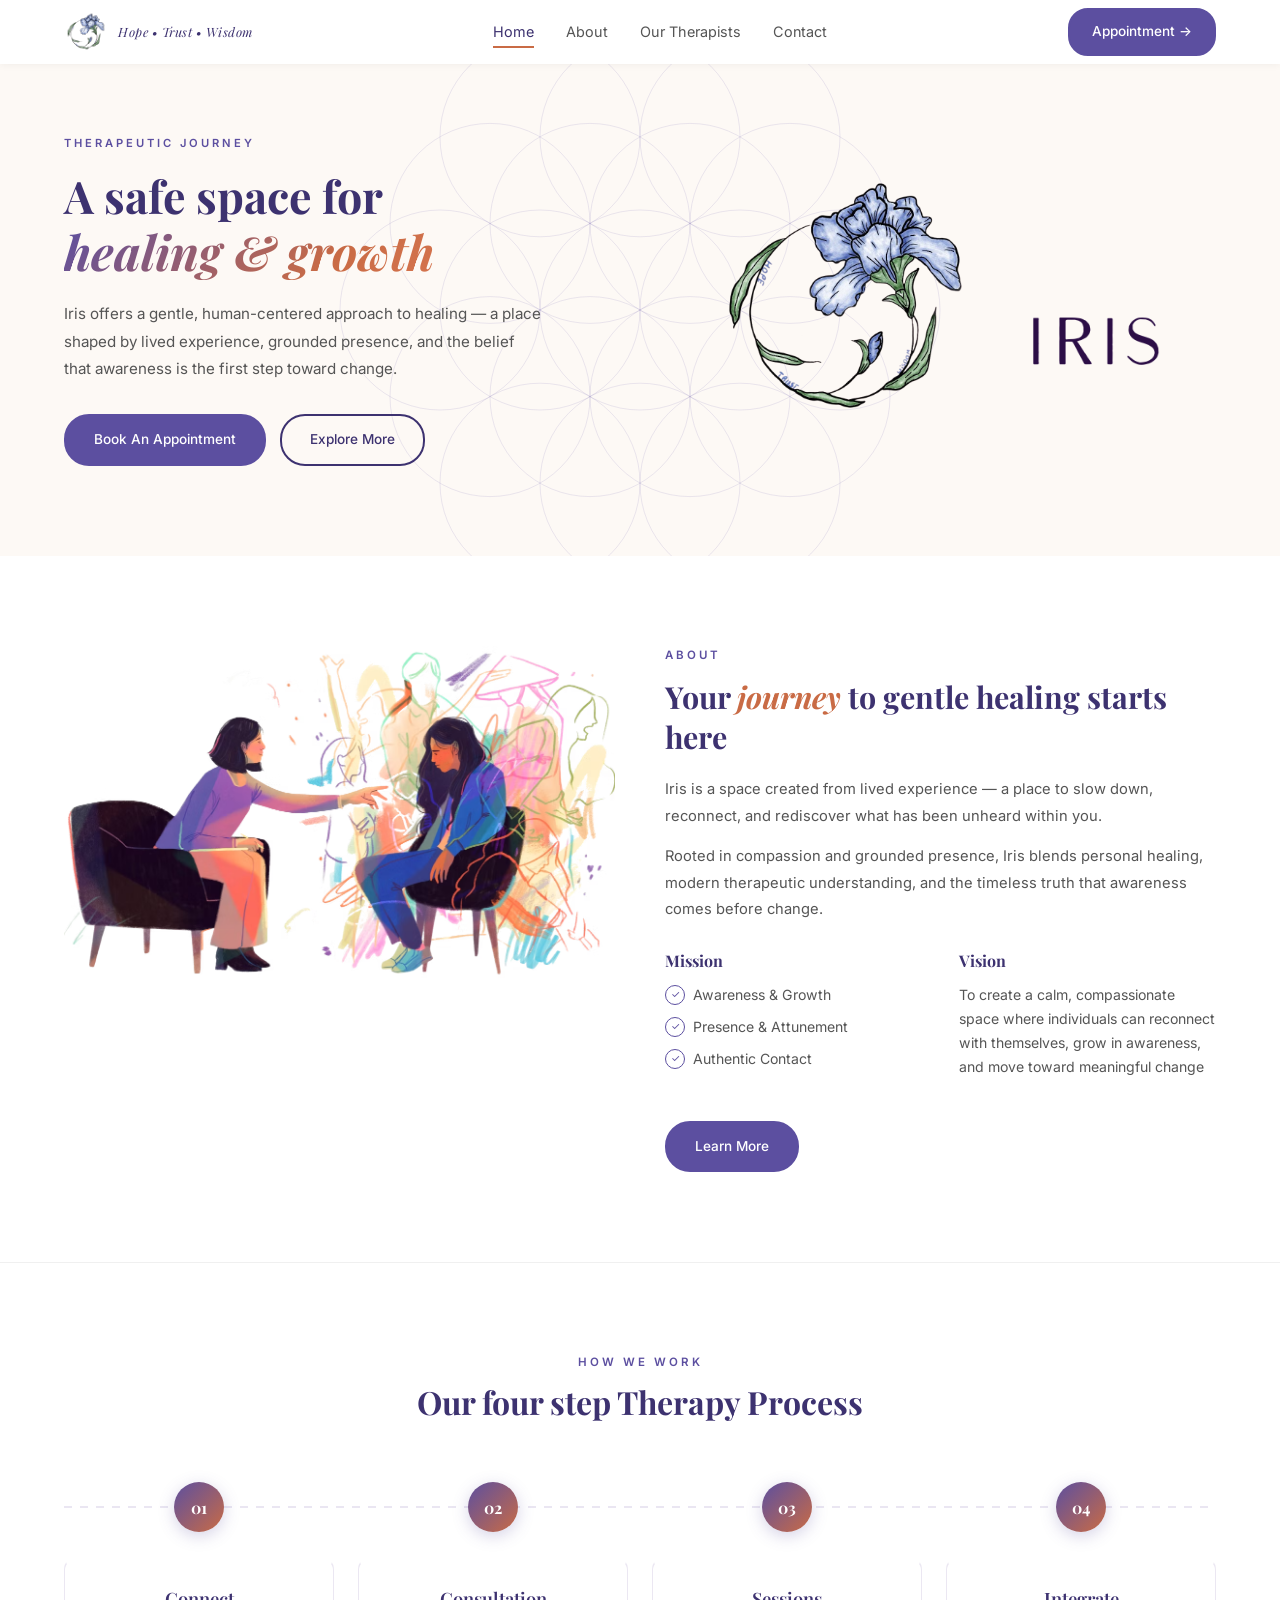
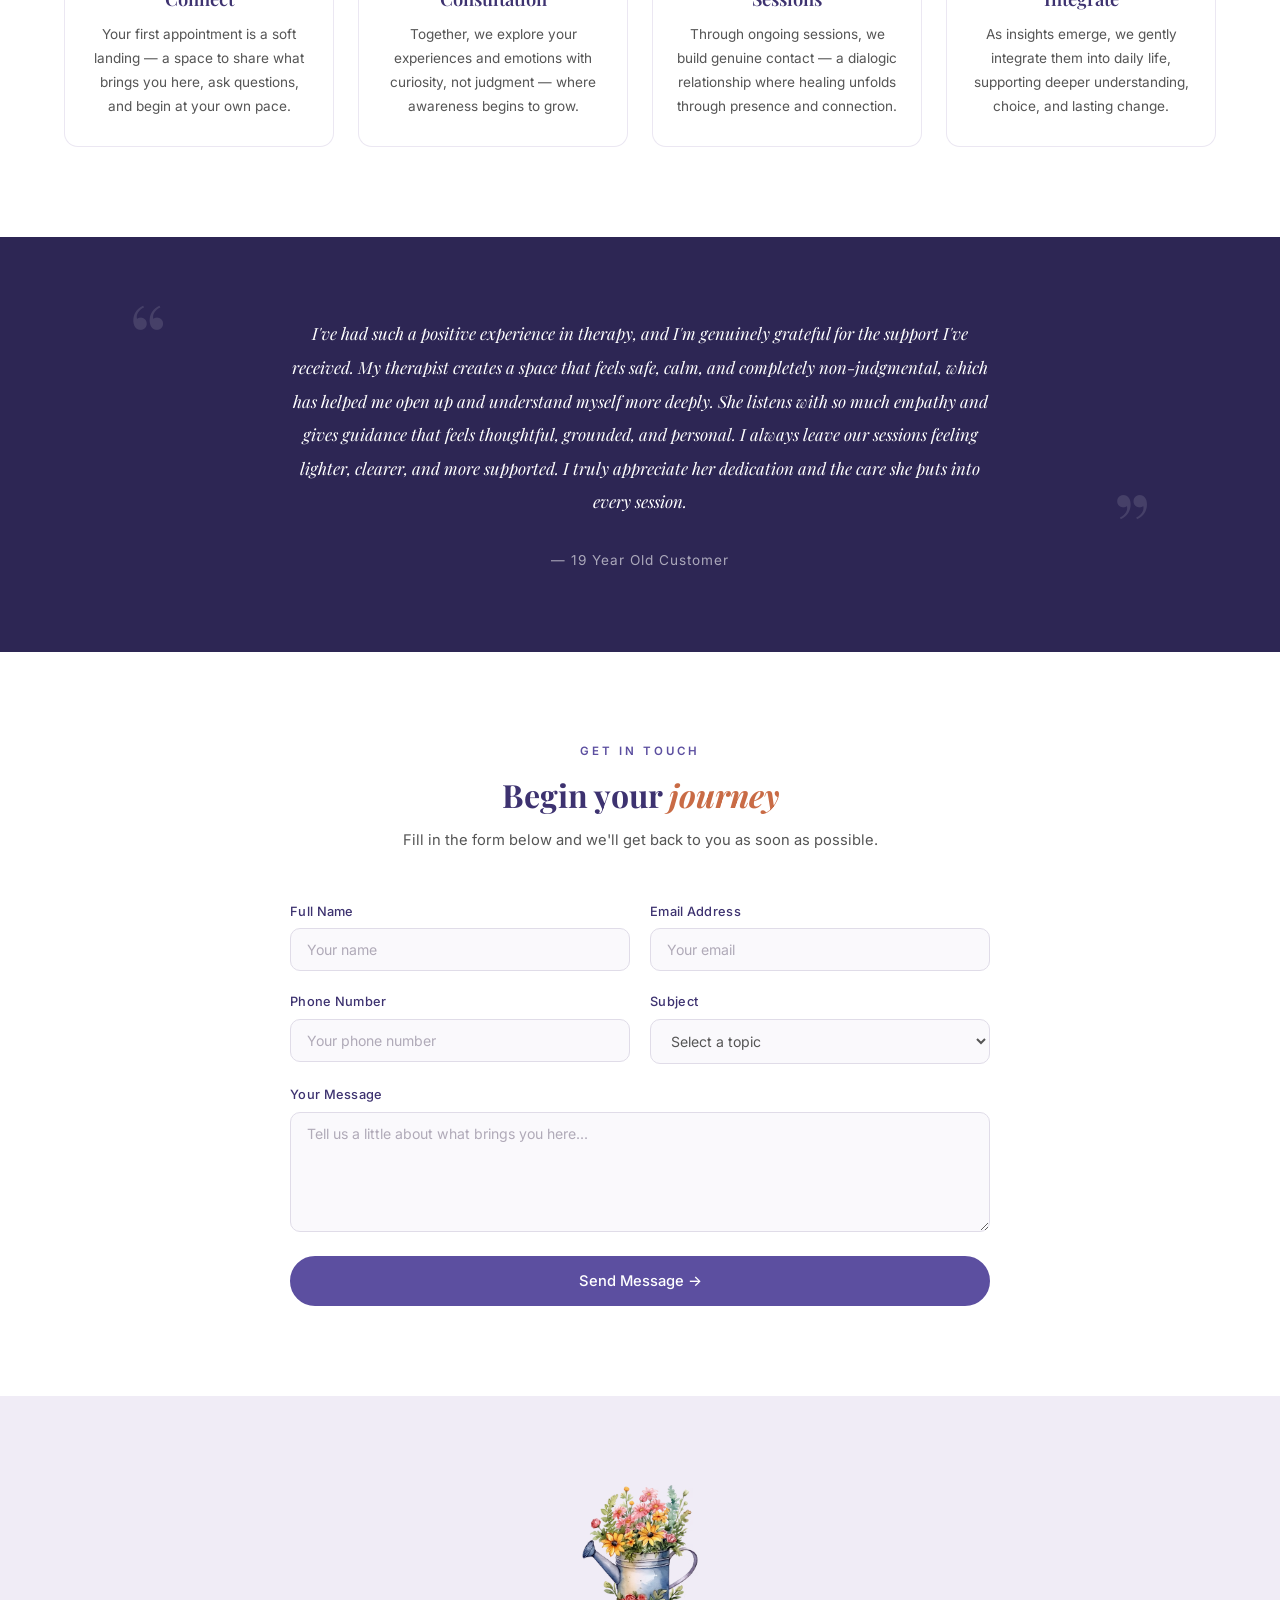
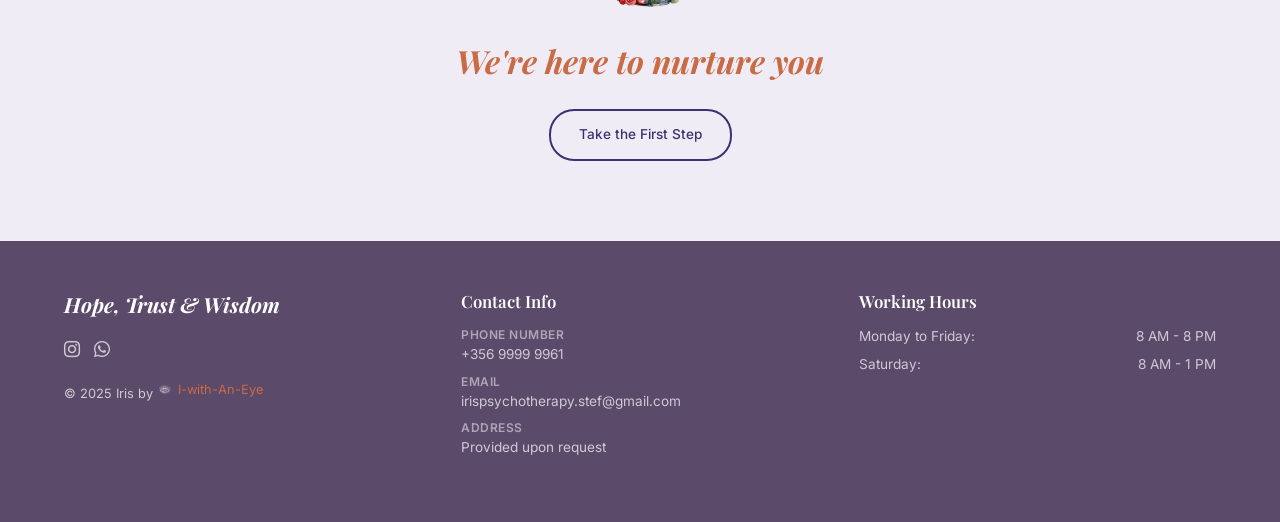
==== commit 1230f2a3: "Switch hero back to no-text logo and add Iris text image beside it Co-Authored-By: Claude Sonnet 4.6" ====
--- a/index.html
+++ b/index.html
@@ -84,7 +84,8 @@
         </div>
       </div>
       <div class="hero-visual">
-        <img src="images/Iris-Logo-Full.png" alt="Iris Psychotherapy" class="hero-logo-img">
+        <img src="images/logo-no-text.png" alt="Iris Psychotherapy" class="hero-logo-img">
+        <img src="images/Iris-Text.png" alt="Iris" class="hero-text-img">
       </div>
     </div>
   </section>
--- a/css/styles.css
+++ b/css/styles.css
@@ -261,8 +261,8 @@
 .hero-circles-bg .ring {
   fill: none;
   stroke: var(--button-purple);
-  stroke-width: 0.8;
-  opacity: 0.06;
+  stroke-width: 1;
+  opacity: 0.12;
 }
 
 .fol-drift {
@@ -330,12 +330,17 @@
   display: flex;
   align-items: center;
   justify-content: center;
+  gap: 24px;
   animation: fadeInUp 0.8s ease 0.2s both;
 }
 
 .hero-logo-img {
-  width: 100%;
-  max-width: 420px;
+  max-width: 280px;
+  object-fit: contain;
+}
+
+.hero-text-img {
+  max-width: 160px;
   object-fit: contain;
 }
 
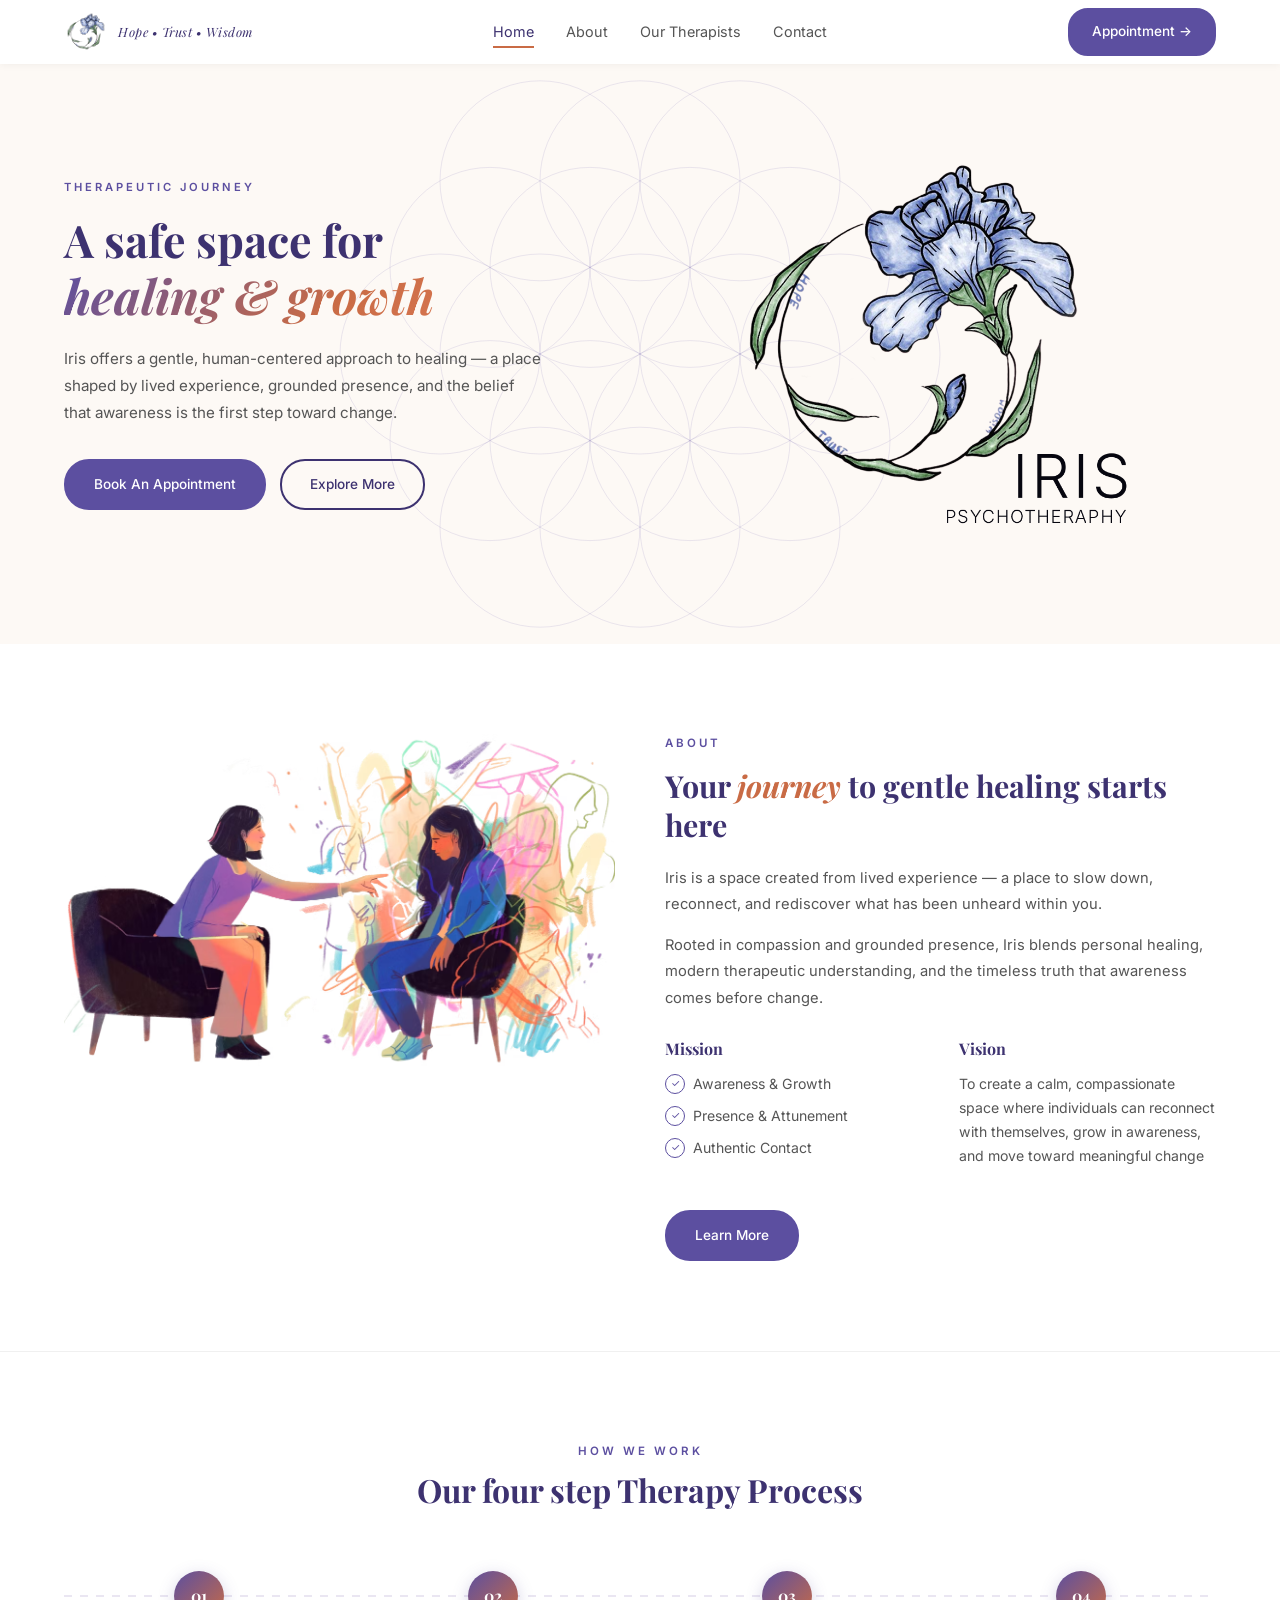
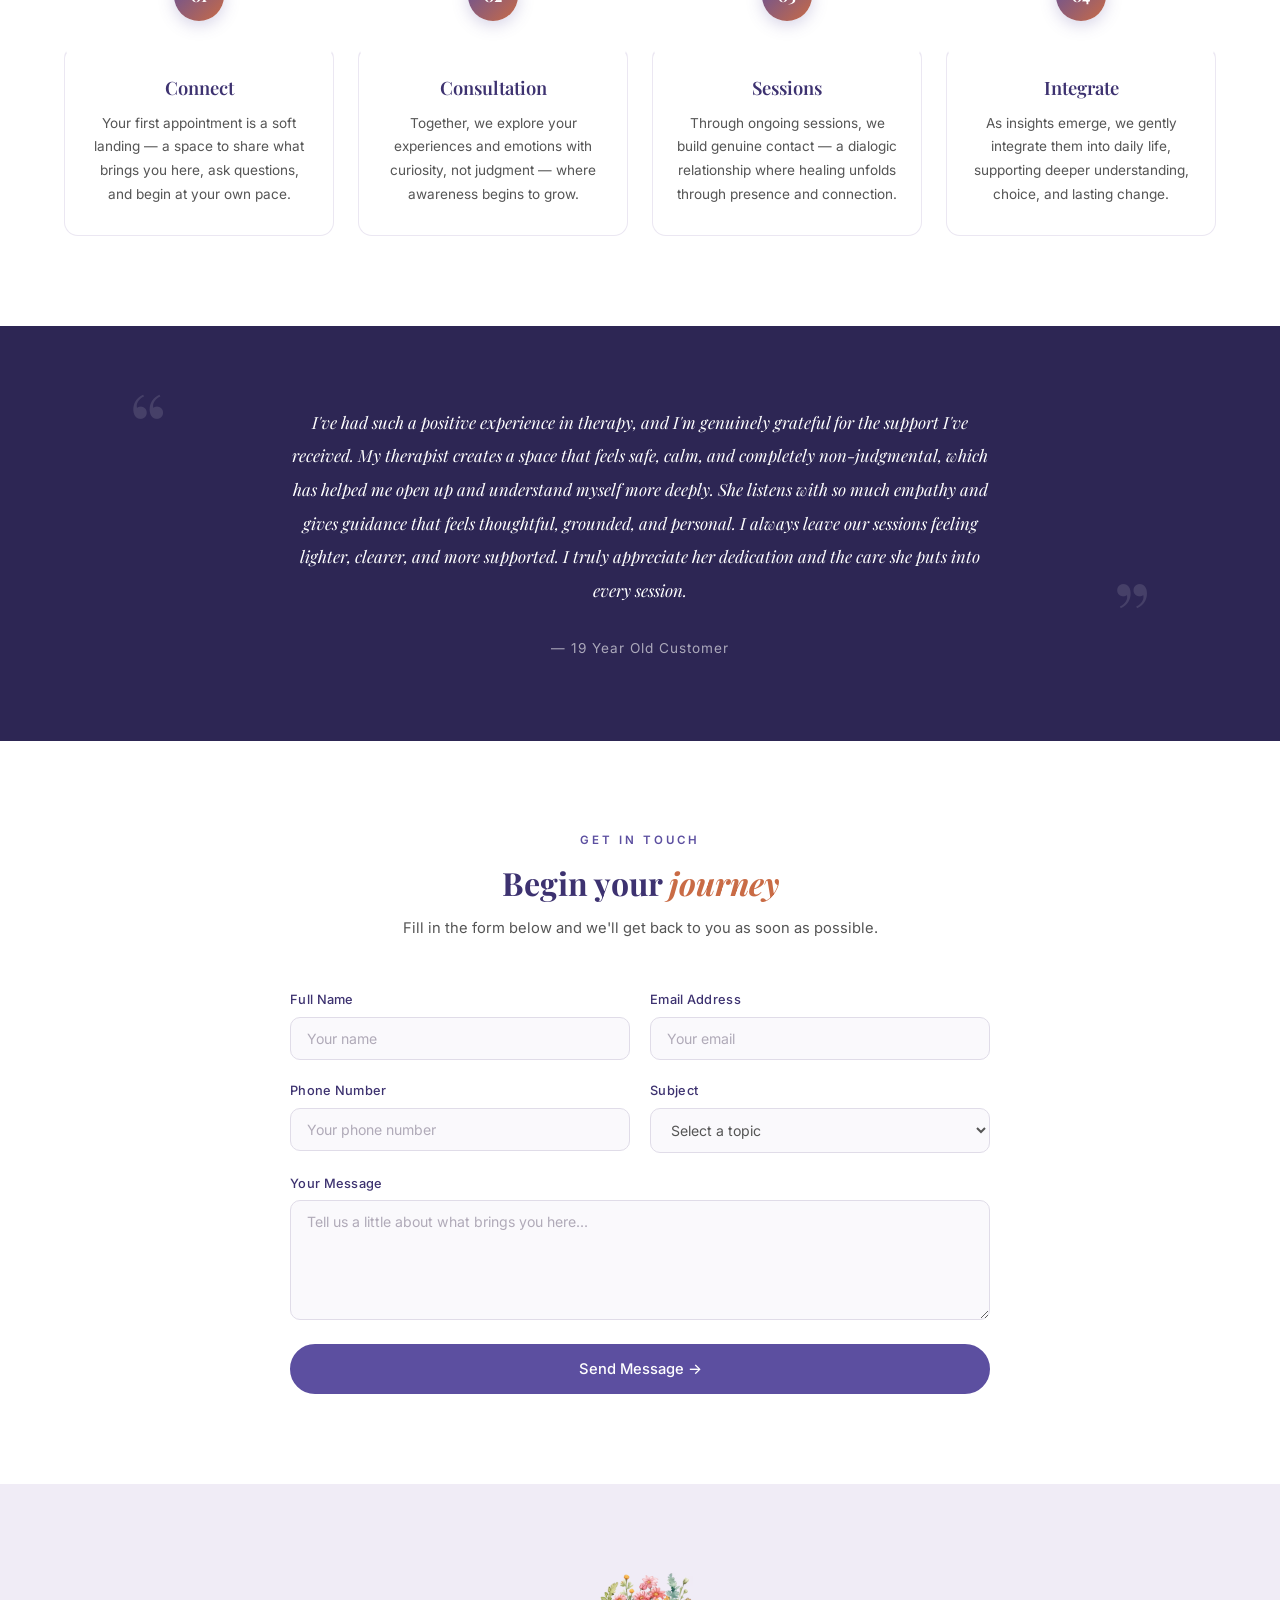
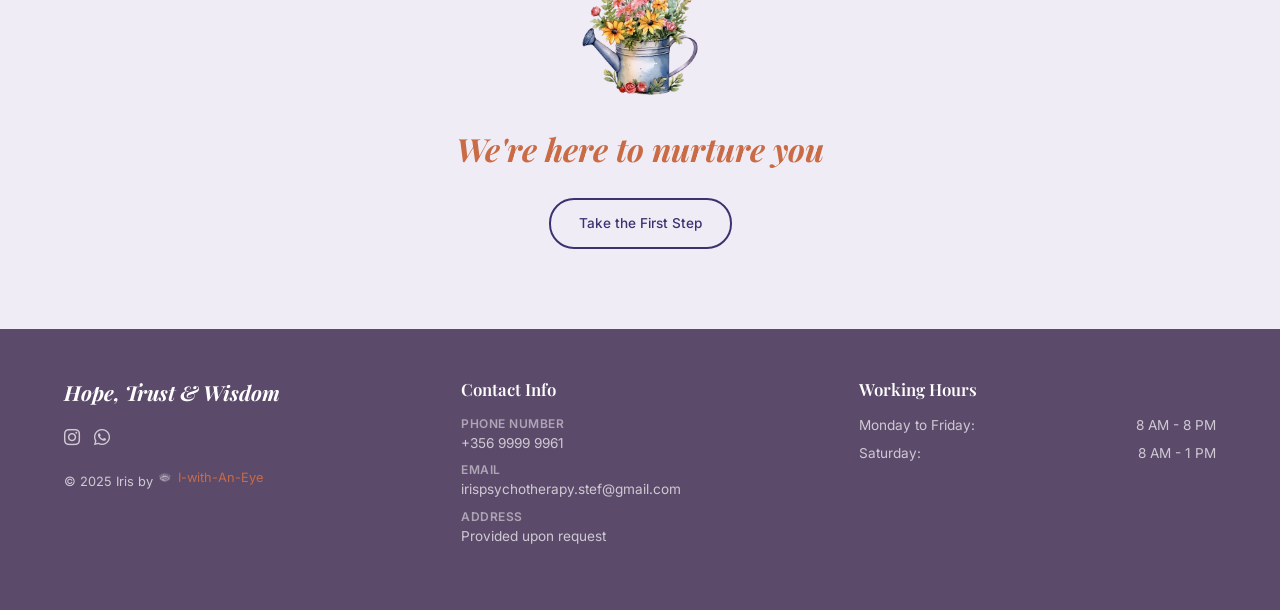
==== commit 8bc1a270: "Use full logo with text in hero Co-Authored-By: Claude Sonnet 4.6 <noreply@anthropic.com>" ====
--- a/index.html
+++ b/index.html
@@ -84,8 +84,7 @@
         </div>
       </div>
       <div class="hero-visual">
-        <img src="images/logo-no-text.png" alt="Iris Psychotherapy" class="hero-logo-img">
-        <img src="images/Iris-Text.png" alt="Iris" class="hero-text-img">
+        <img src="images/Iris-Logo-Full.png" alt="Iris Psychotherapy" class="hero-logo-img">
       </div>
     </div>
   </section>
--- a/css/styles.css
+++ b/css/styles.css
@@ -328,19 +328,15 @@
   flex: 1;
   min-width: 0;
   display: flex;
+  flex-direction: column;
   align-items: center;
   justify-content: center;
-  gap: 24px;
+  gap: 6px;
   animation: fadeInUp 0.8s ease 0.2s both;
 }
 
 .hero-logo-img {
-  max-width: 280px;
-  object-fit: contain;
-}
-
-.hero-text-img {
-  max-width: 160px;
+  max-width: 420px;
   object-fit: contain;
 }
 
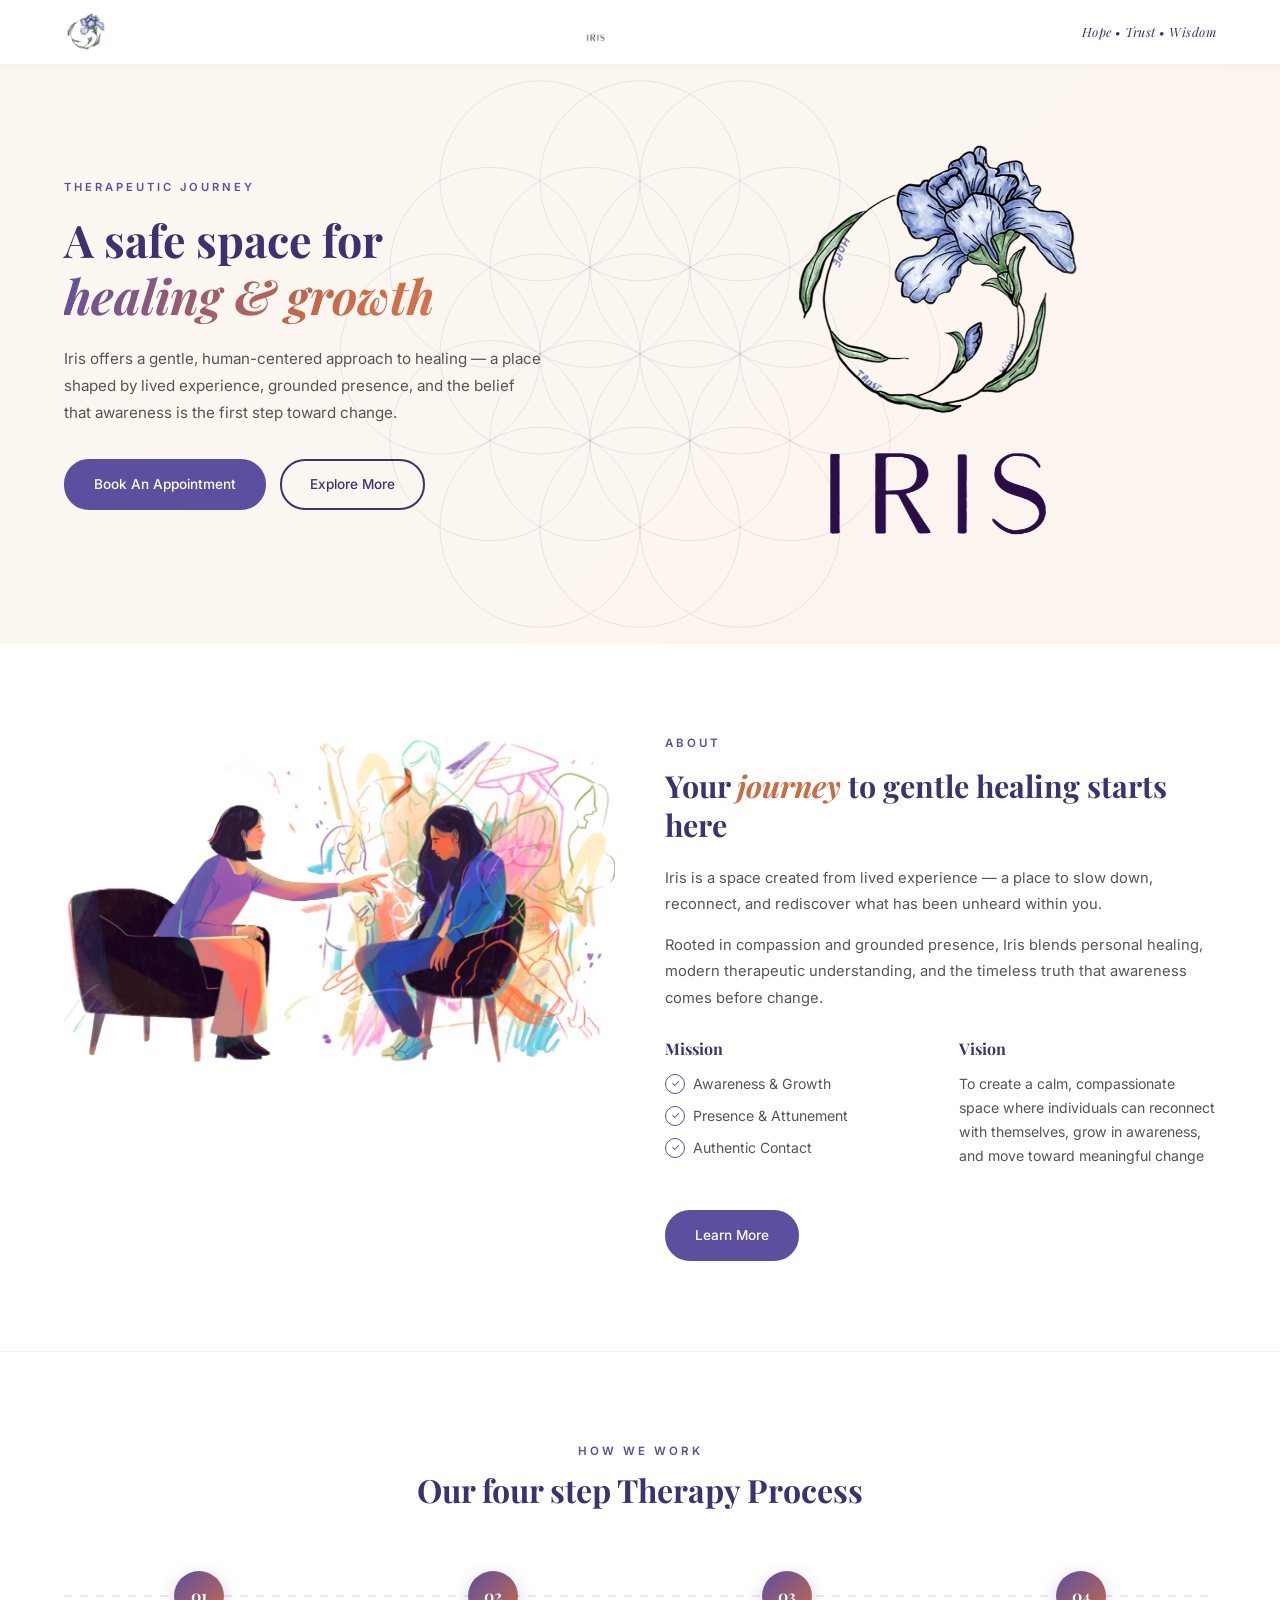
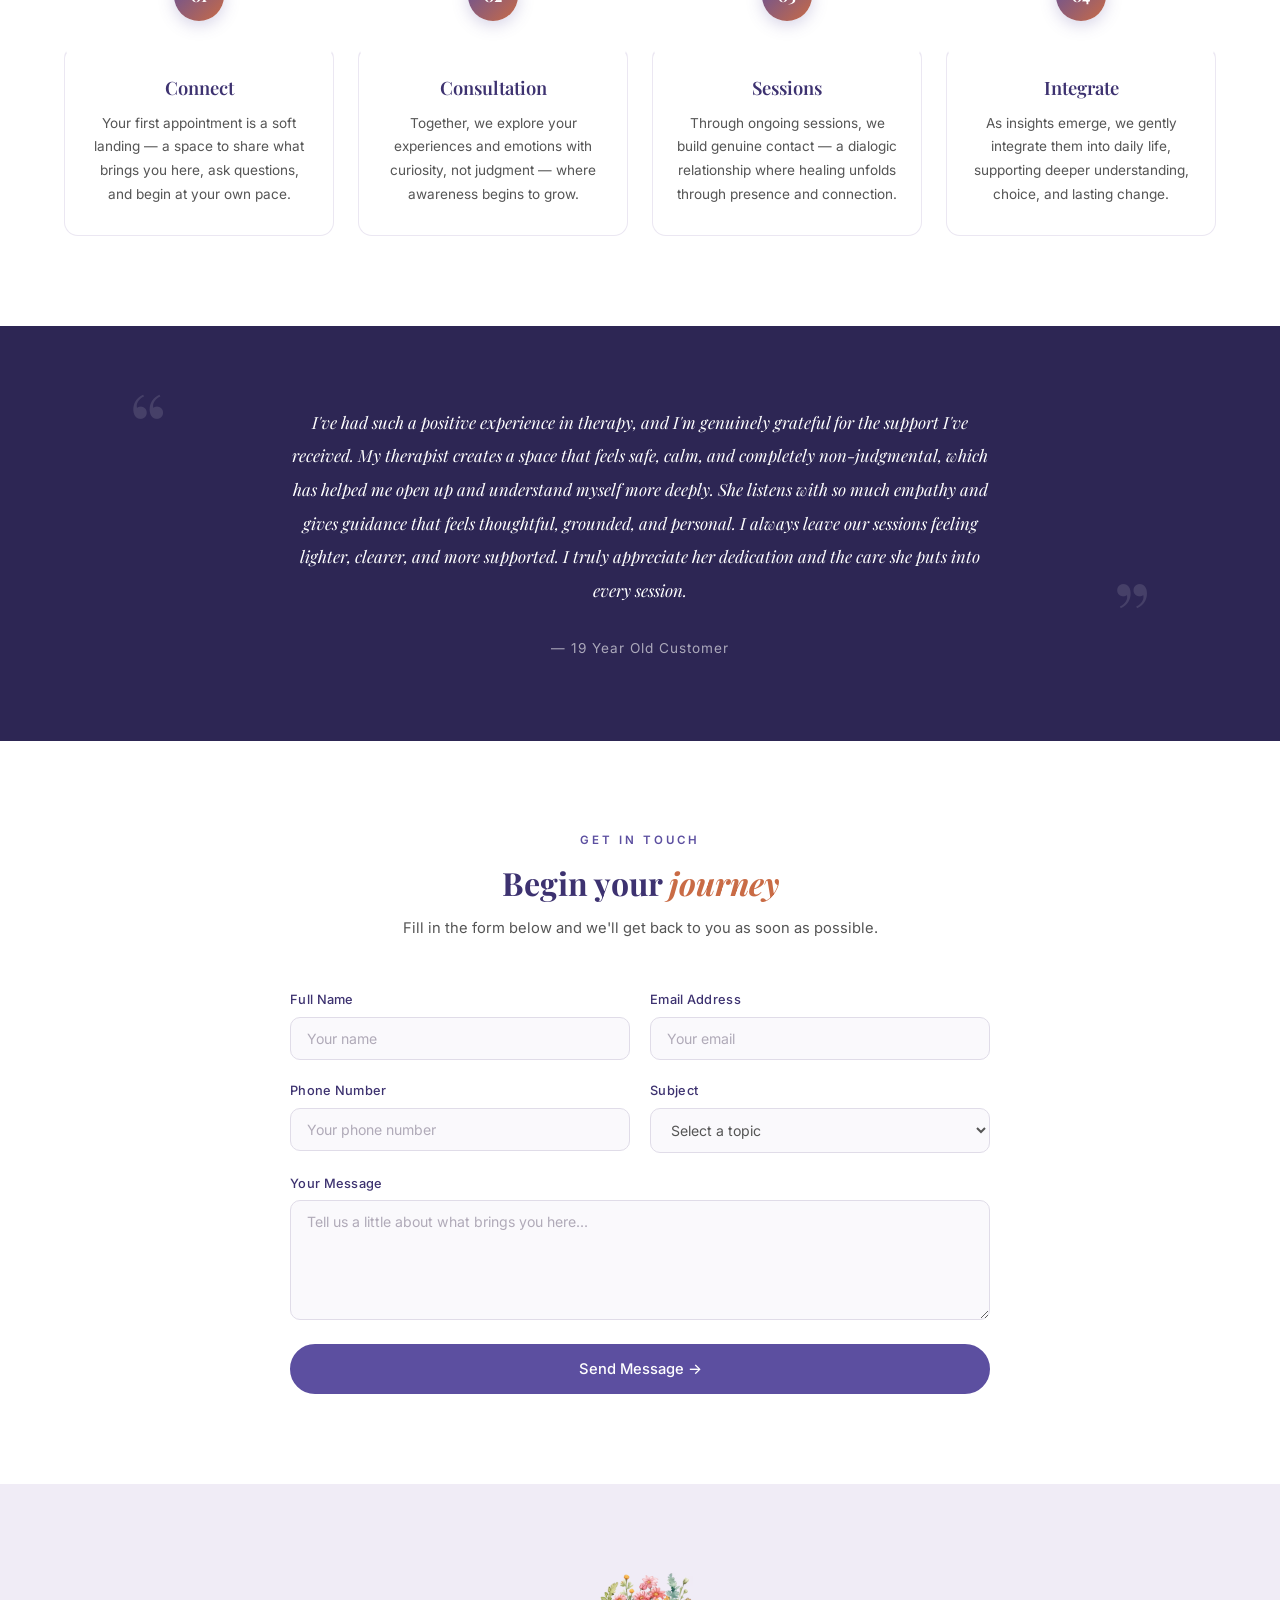
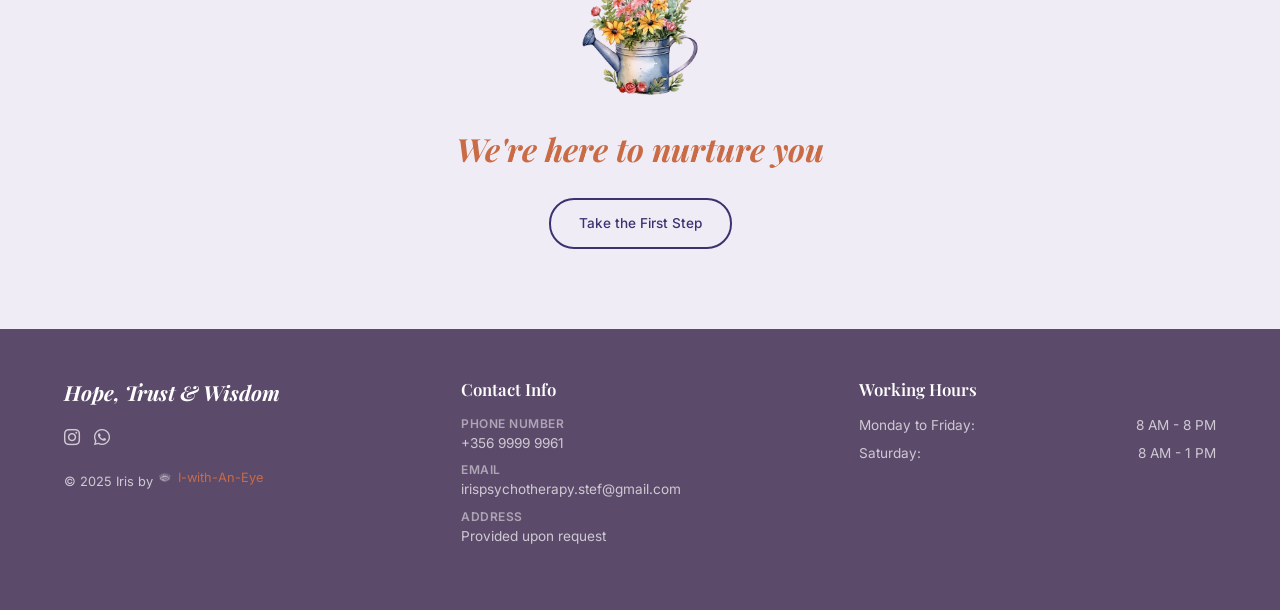
==== commit 55123392: "Redesign navbar: Iris text logo in center as dropdown menu trigger Hover on desktop or tap on mobile" ====
--- a/index.html
+++ b/index.html
@@ -17,22 +17,18 @@
     <div class="container">
       <a href="index.html" class="nav-logo">
         <img src="images/logo-no-text.png" alt="Iris Logo" class="nav-logo-img">
-        <span class="nav-logo-text">Hope &bull; Trust &bull; Wisdom</span>
       </a>
-      <div class="nav-links" id="navLinks">
-        <a href="index.html" class="active">Home</a>
-        <a href="about.html">About</a>
-        <a href="therapists.html">Our Therapists</a>
-        <a href="#contact">Contact</a>
-      </div>
-      <div class="nav-btn" id="navBtn">
-        <a href="#contact" class="btn btn-primary">Appointment &rarr;</a>
-      </div>
-      <button class="nav-toggle" id="navToggle" aria-label="Toggle menu">
-        <span></span>
-        <span></span>
-        <span></span>
-      </button>
+      <div class="nav-menu-trigger" id="navMenuTrigger">
+        <img src="images/Iris-Text.png" alt="Iris" class="nav-text-logo">
+        <div class="nav-dropdown" id="navDropdown">
+          <a href="index.html" class="active">Home</a>
+          <a href="about.html">About</a>
+          <a href="therapists.html">Our Therapists</a>
+          <a href="#contact">Contact</a>
+          <a href="#contact" class="btn btn-primary nav-dropdown-btn">Appointment &rarr;</a>
+        </div>
+      </div>
+      <span class="nav-logo-text">Hope &bull; Trust &bull; Wisdom</span>
     </div>
   </nav>
 
--- a/css/styles.css
+++ b/css/styles.css
@@ -139,7 +139,6 @@
 .nav-logo {
   display: flex;
   align-items: center;
-  gap: 10px;
 }
 
 .nav-logo-img {
@@ -156,62 +155,94 @@
   letter-spacing: 0.5px;
 }
 
-.nav-links {
-  display: flex;
-  align-items: center;
-  gap: 32px;
-}
-
-.nav-links a {
+/* Center menu trigger */
+.nav-menu-trigger {
+  position: relative;
+  cursor: pointer;
+}
+
+.nav-text-logo {
+  height: 22px;
+  object-fit: contain;
+  transition: opacity 0.3s ease;
+}
+
+.nav-menu-trigger:hover .nav-text-logo {
+  opacity: 0.7;
+}
+
+/* Dropdown */
+.nav-dropdown {
+  position: absolute;
+  top: calc(100% + 16px);
+  left: 50%;
+  transform: translateX(-50%) translateY(8px);
+  background: var(--white);
+  border-radius: 12px;
+  box-shadow: 0 12px 40px rgba(61, 50, 112, 0.12);
+  padding: 24px 32px;
+  display: flex;
+  flex-direction: column;
+  gap: 14px;
+  min-width: 200px;
+  opacity: 0;
+  visibility: hidden;
+  transition: opacity 0.3s ease, transform 0.3s ease, visibility 0.3s ease;
+  z-index: 1000;
+}
+
+.nav-dropdown::before {
+  content: '';
+  position: absolute;
+  top: -8px;
+  left: 50%;
+  transform: translateX(-50%);
+  width: 0;
+  height: 0;
+  border-left: 8px solid transparent;
+  border-right: 8px solid transparent;
+  border-bottom: 8px solid var(--white);
+}
+
+/* Invisible bridge between trigger and dropdown */
+.nav-menu-trigger::after {
+  content: '';
+  position: absolute;
+  top: 100%;
+  left: 50%;
+  transform: translateX(-50%);
+  width: 200px;
+  height: 20px;
+  background: transparent;
+}
+
+.nav-menu-trigger:hover .nav-dropdown,
+.nav-menu-trigger.active .nav-dropdown {
+  opacity: 1;
+  visibility: visible;
+  transform: translateX(-50%) translateY(0);
+}
+
+.nav-dropdown a {
   font-size: 0.9rem;
   color: var(--body-text);
   transition: color 0.3s ease;
+  white-space: nowrap;
   position: relative;
-}
-
-.nav-links a::after {
-  content: '';
-  position: absolute;
-  bottom: -4px;
-  left: 0;
-  width: 0;
-  height: 2px;
-  background: var(--coral);
-  transition: width 0.3s ease;
-}
-
-.nav-links a:hover,
-.nav-links a.active {
+  padding: 4px 0;
+}
+
+.nav-dropdown a:not(.nav-dropdown-btn):hover,
+.nav-dropdown a:not(.nav-dropdown-btn).active {
   color: var(--primary-purple);
 }
 
-.nav-links a:hover::after,
-.nav-links a.active::after {
-  width: 100%;
-}
-
-.nav-btn .btn {
+.nav-dropdown-btn {
+  margin-top: 8px;
+  text-align: center;
   padding: 10px 22px;
   font-size: 0.85rem;
   border-radius: 20px;
-}
-
-/* Mobile menu toggle */
-.nav-toggle {
-  display: none;
-  flex-direction: column;
-  gap: 5px;
-  cursor: pointer;
-  background: none;
-  border: none;
-  padding: 4px;
-}
-
-.nav-toggle span {
-  width: 24px;
-  height: 2px;
-  background: var(--primary-purple);
-  transition: all 0.3s ease;
 }
 
 /* ===== Hero Section (Home) ===== */
@@ -219,6 +250,7 @@
   position: relative;
   padding: 70px 0 90px;
   overflow: hidden;
+  background: linear-gradient(135deg, var(--cream-bg) 0%, #fdf0e4 50%, #f8e6d6 100%);
 }
 
 .hero-bg-video {
@@ -1332,39 +1364,8 @@
 }
 
 @media (max-width: 768px) {
-  .nav-links,
-  .nav-btn {
+  .nav-logo-text {
     display: none;
-  }
-
-  .nav-links.active {
-    display: flex;
-    flex-direction: column;
-    position: absolute;
-    top: 64px;
-    left: 0;
-    right: 0;
-    background: var(--white);
-    padding: 24px;
-    box-shadow: 0 8px 20px rgba(0, 0, 0, 0.1);
-    gap: 20px;
-    z-index: 999;
-  }
-
-  .nav-btn.active {
-    display: block;
-    position: absolute;
-    top: calc(64px + 120px);
-    left: 0;
-    right: 0;
-    background: var(--white);
-    padding: 0 24px 24px;
-    box-shadow: 0 8px 20px rgba(0, 0, 0, 0.1);
-    z-index: 999;
-  }
-
-  .nav-toggle {
-    display: flex;
   }
 
   .hero {
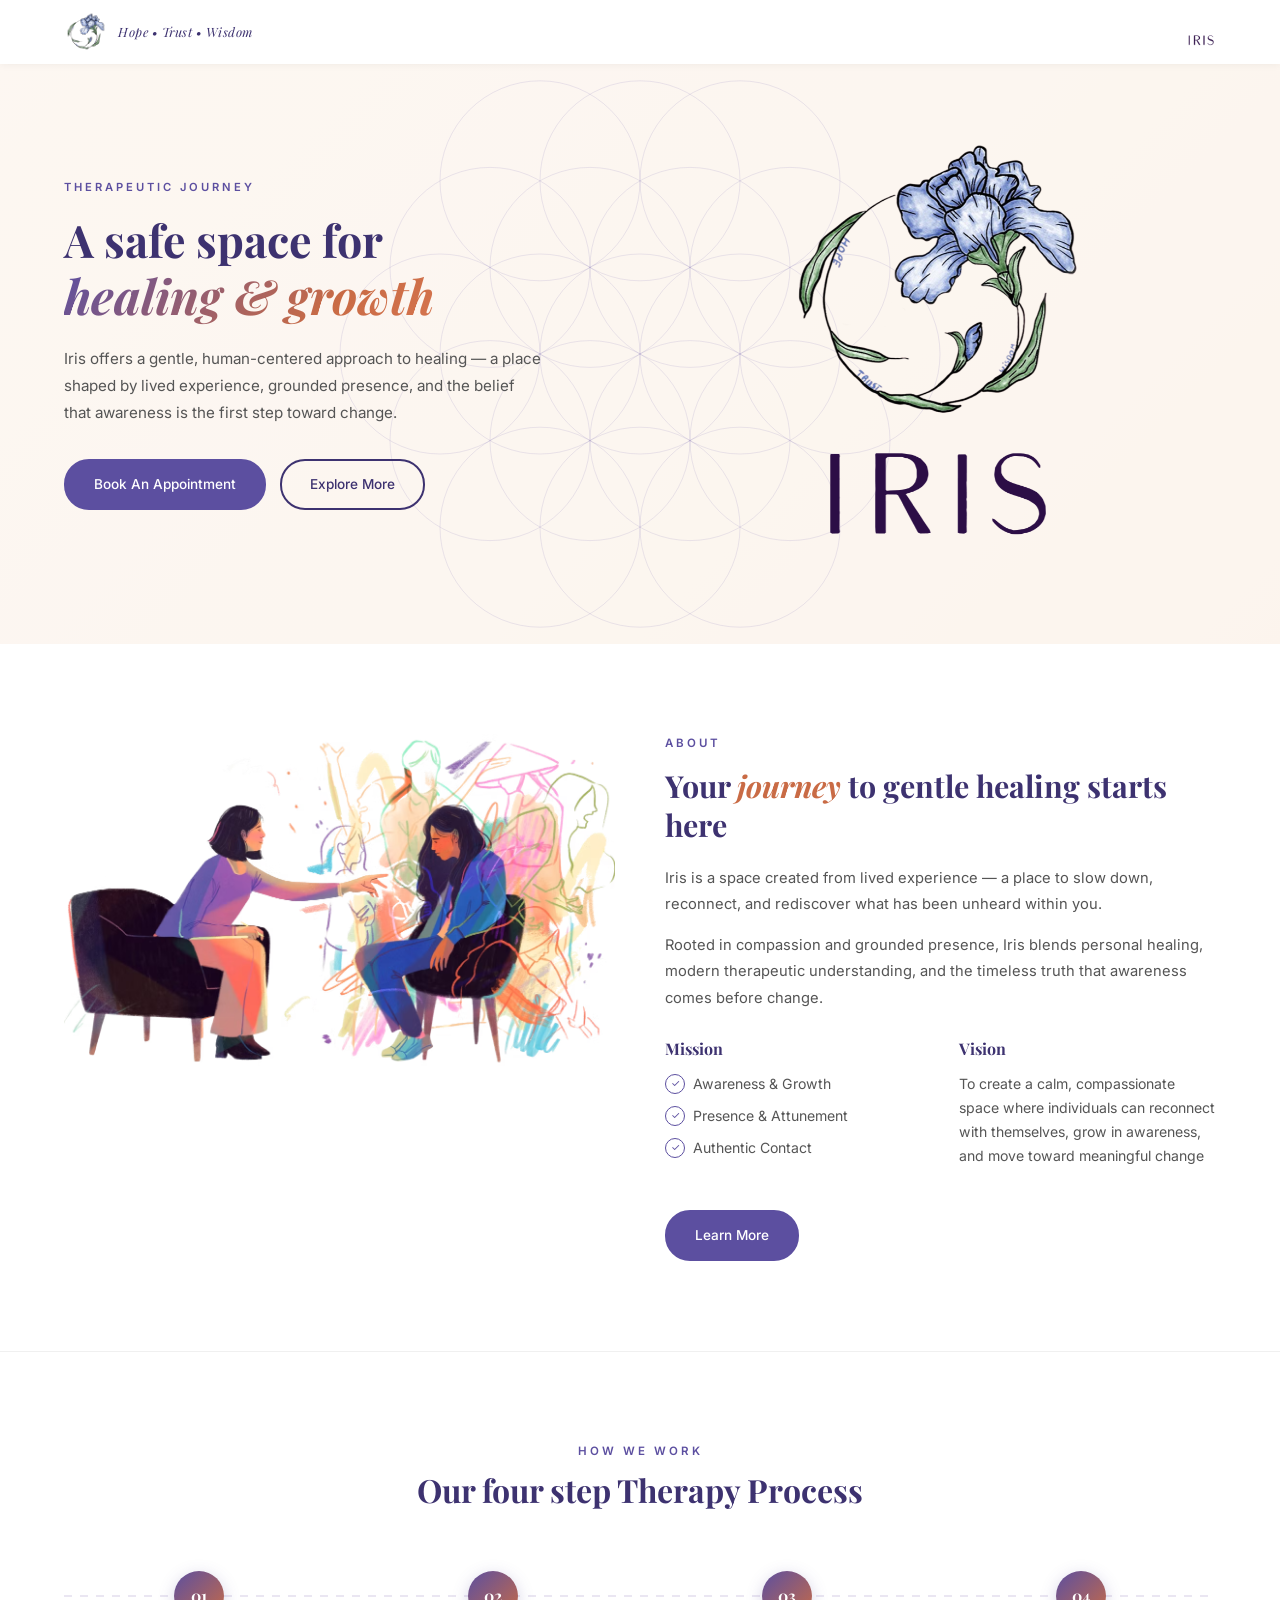
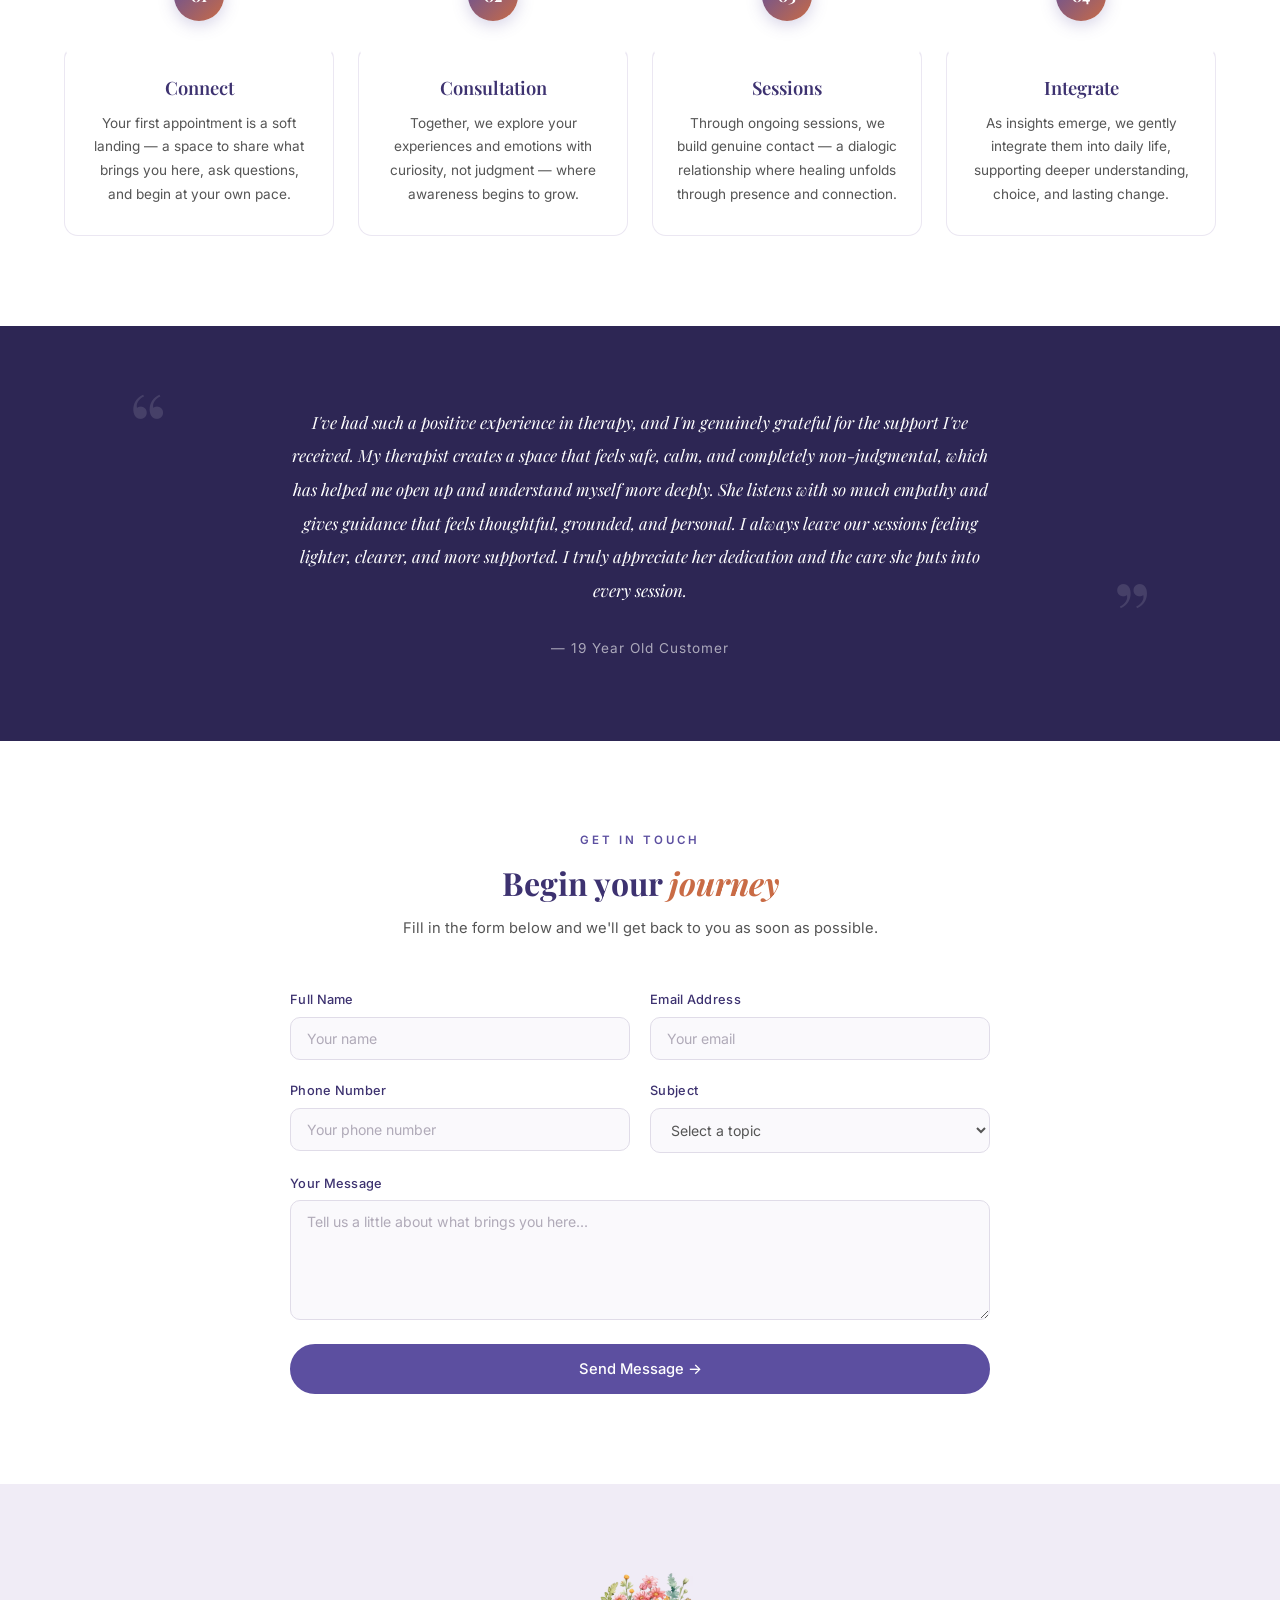
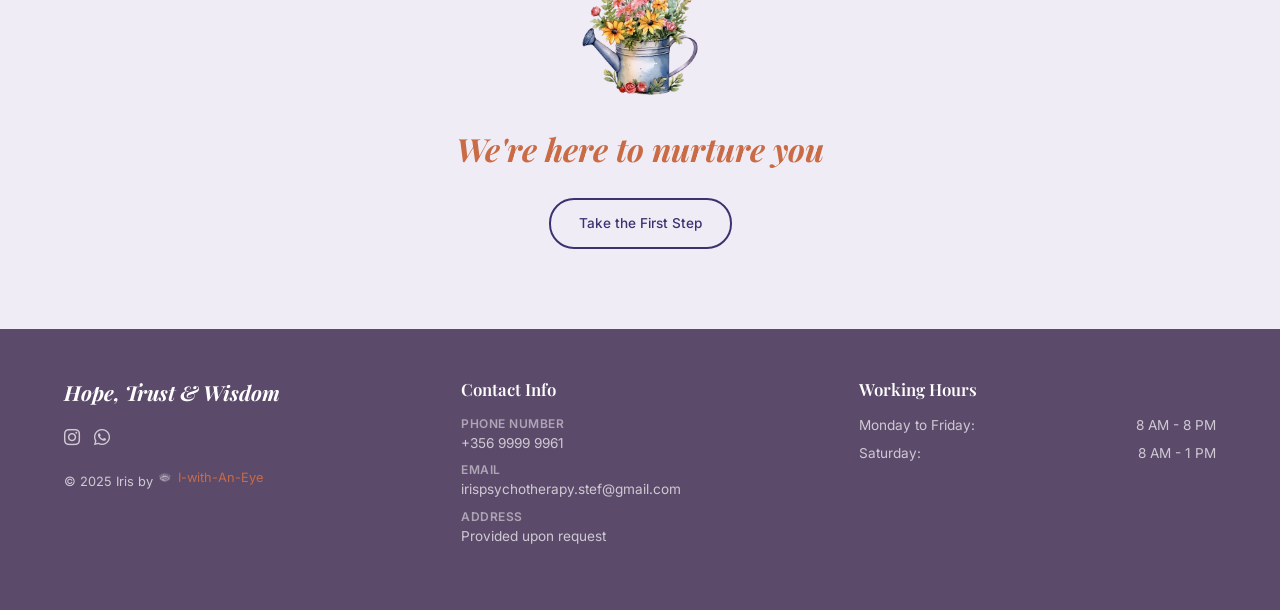
==== commit f57dca46: "Move tagline next to logo on left, Iris text on right and larger Co-Authored-By: Claude Sonnet 4.6 <" ====
--- a/index.html
+++ b/index.html
@@ -17,6 +17,7 @@
     <div class="container">
       <a href="index.html" class="nav-logo">
         <img src="images/logo-no-text.png" alt="Iris Logo" class="nav-logo-img">
+        <span class="nav-logo-text">Hope &bull; Trust &bull; Wisdom</span>
       </a>
       <div class="nav-menu-trigger" id="navMenuTrigger">
         <img src="images/Iris-Text.png" alt="Iris" class="nav-text-logo">
@@ -28,7 +29,6 @@
           <a href="#contact" class="btn btn-primary nav-dropdown-btn">Appointment &rarr;</a>
         </div>
       </div>
-      <span class="nav-logo-text">Hope &bull; Trust &bull; Wisdom</span>
     </div>
   </nav>
 
--- a/css/styles.css
+++ b/css/styles.css
@@ -139,6 +139,7 @@
 .nav-logo {
   display: flex;
   align-items: center;
+  gap: 10px;
 }
 
 .nav-logo-img {
@@ -162,7 +163,7 @@
 }
 
 .nav-text-logo {
-  height: 22px;
+  height: 32px;
   object-fit: contain;
   transition: opacity 0.3s ease;
 }
@@ -1368,6 +1369,10 @@
     display: none;
   }
 
+  .nav-text-logo {
+    height: 24px;
+  }
+
   .hero {
     padding: 50px 0 70px;
   }
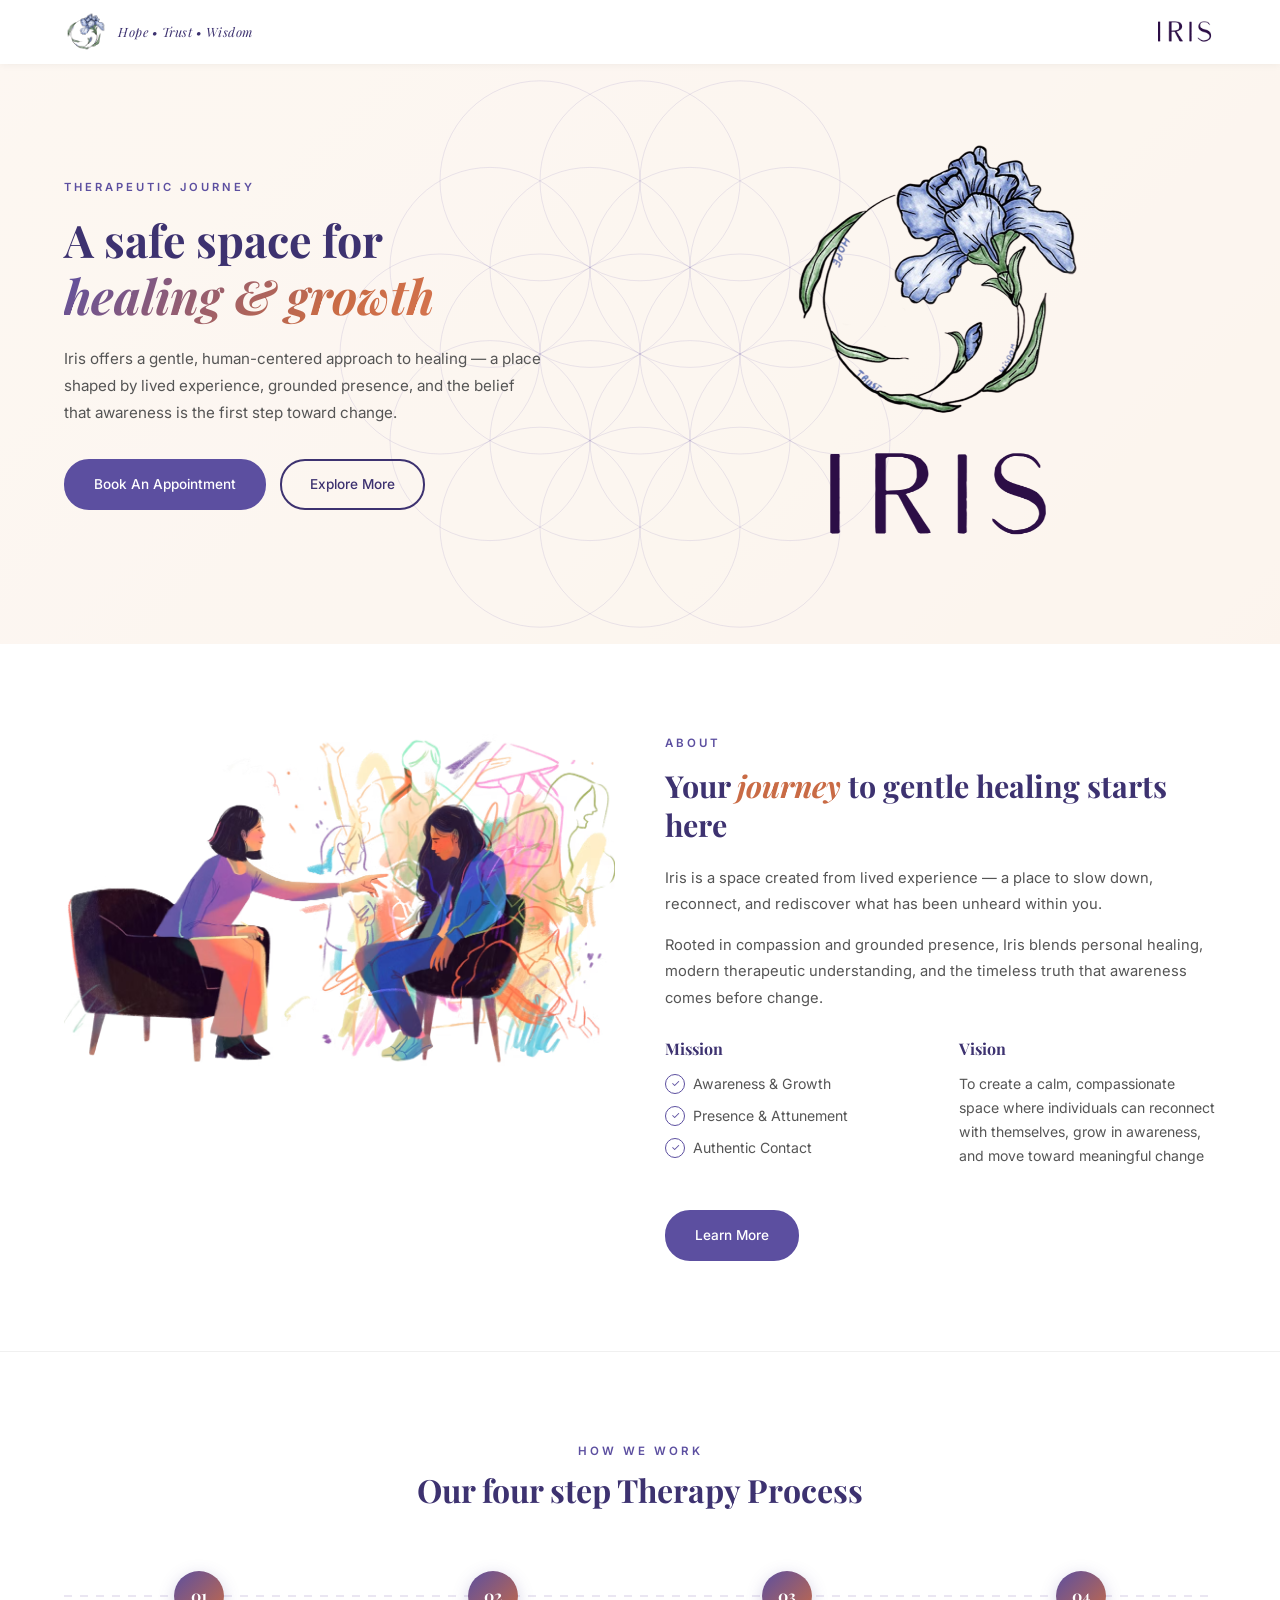
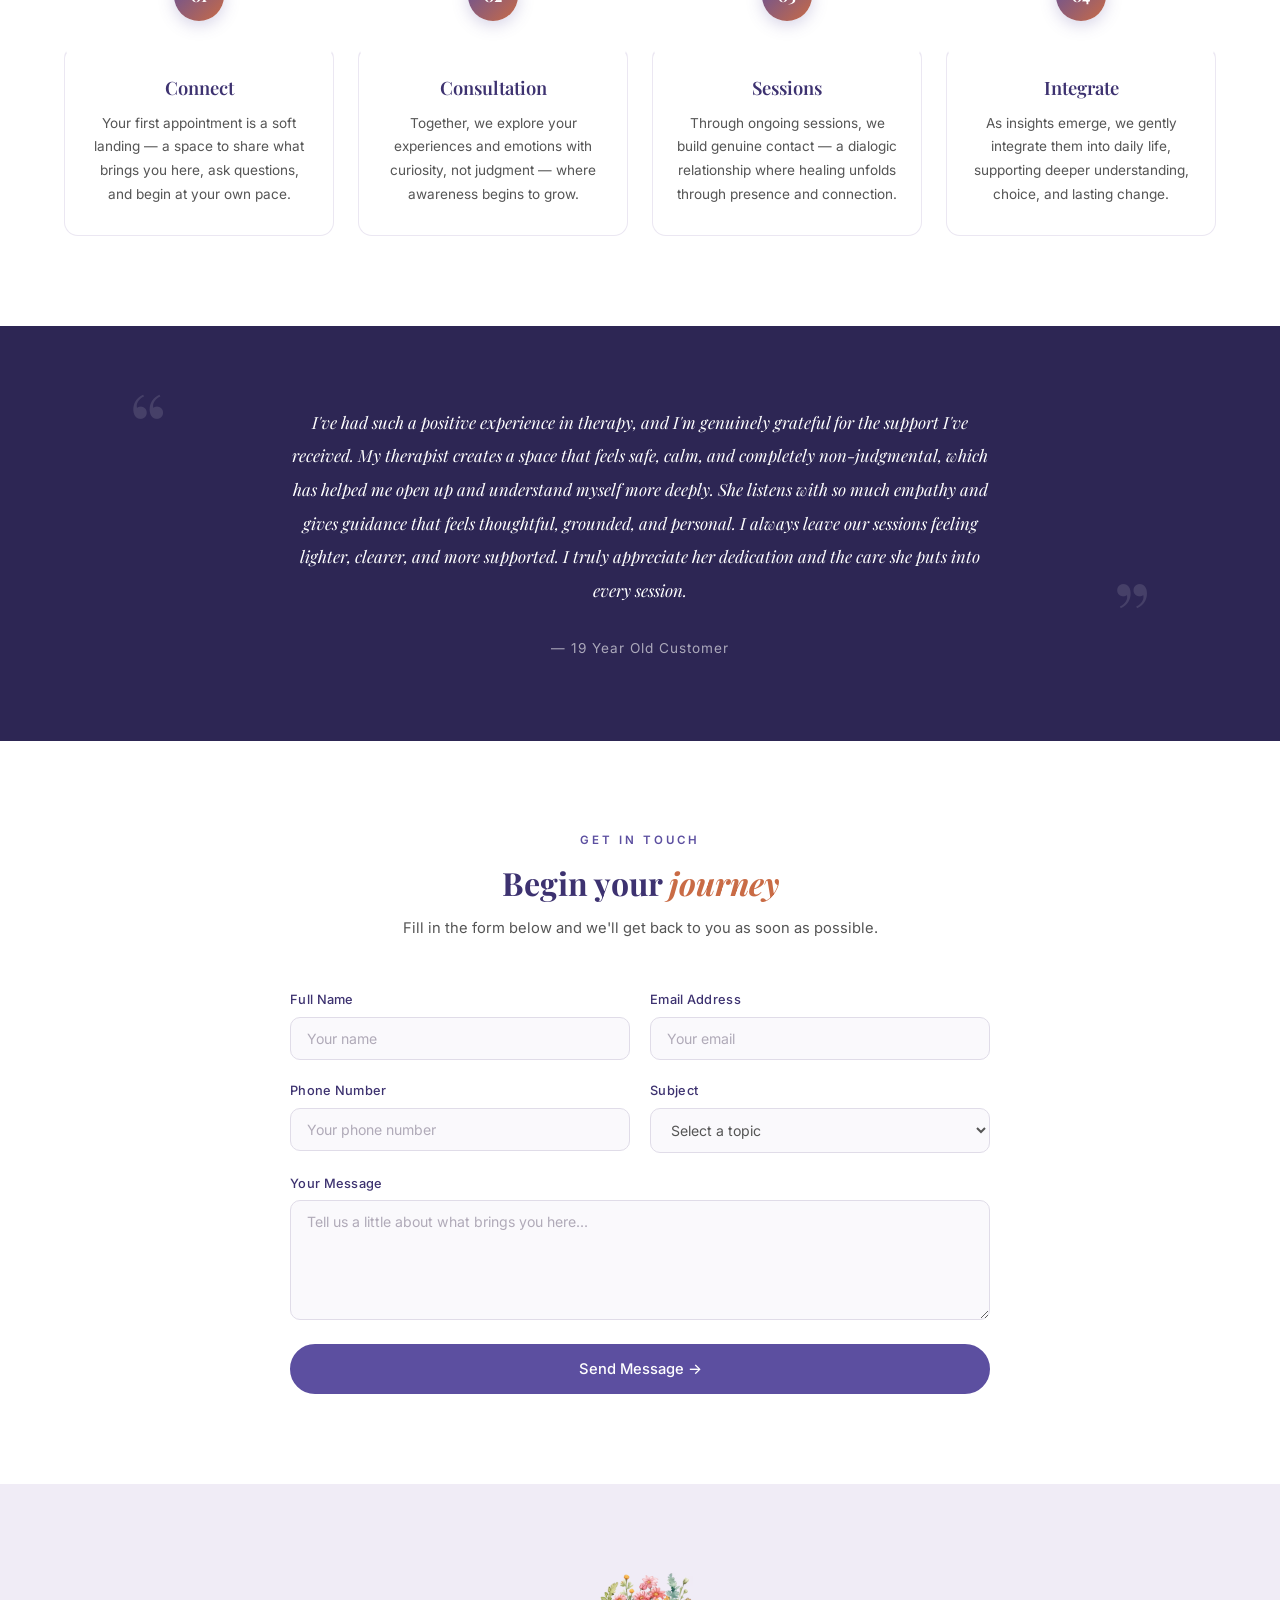
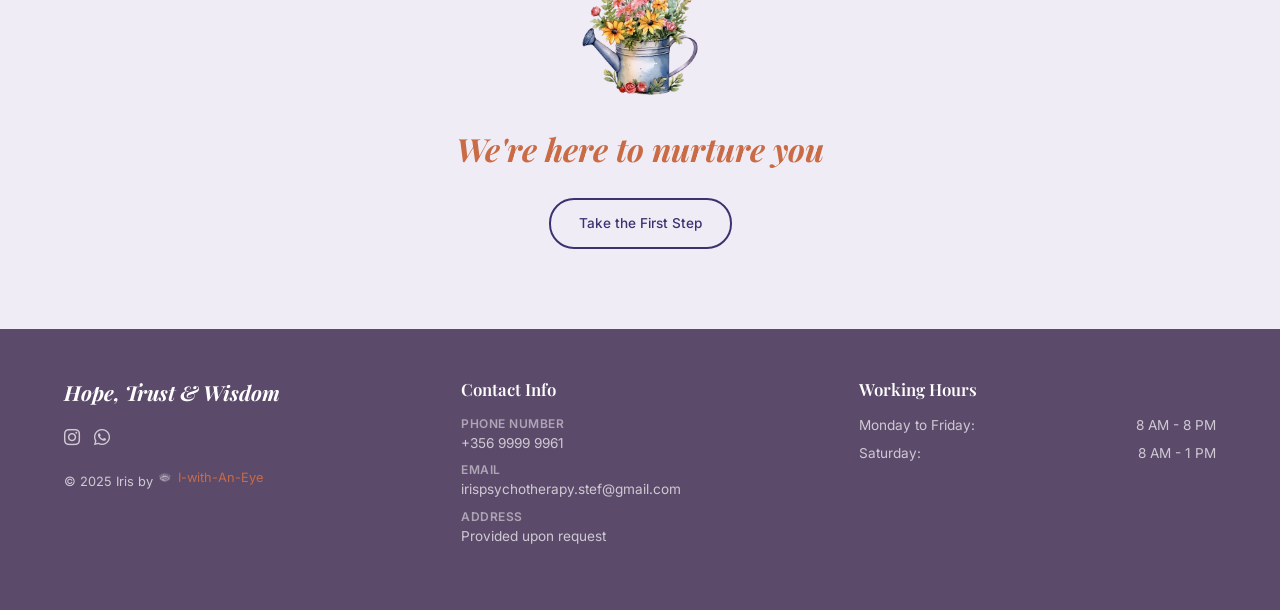
==== commit e5a17e2b: "Full-screen mobile menu with logo and centered nav items Co-Authored-By: Claude Sonnet 4.6 <noreply@" ====
--- a/index.html
+++ b/index.html
@@ -22,11 +22,12 @@
       <div class="nav-menu-trigger" id="navMenuTrigger">
         <img src="images/Iris-Text.png" alt="Iris" class="nav-text-logo">
         <div class="nav-dropdown" id="navDropdown">
+          <img src="images/Iris-Logo-Full.png" alt="Iris" class="mobile-logo">
           <a href="index.html" class="active">Home</a>
           <a href="about.html">About</a>
           <a href="therapists.html">Our Therapists</a>
           <a href="#contact">Contact</a>
-          <a href="#contact" class="btn btn-primary nav-dropdown-btn">Appointment &rarr;</a>
+          <a href="#contact" class="btn btn-primary nav-dropdown-btn">Book Appointment &rarr;</a>
         </div>
       </div>
     </div>
--- a/css/styles.css
+++ b/css/styles.css
@@ -246,6 +246,10 @@
   border-radius: 20px;
 }
 
+.mobile-logo {
+  display: none;
+}
+
 /* ===== Hero Section (Home) ===== */
 .hero {
   position: relative;
@@ -1373,6 +1377,48 @@
     height: 24px;
   }
 
+  .nav-dropdown {
+    position: fixed;
+    top: 0;
+    left: 0;
+    right: 0;
+    bottom: 0;
+    transform: none;
+    border-radius: 0;
+    min-width: 0;
+    width: 100%;
+    height: 100vh;
+    padding: 0 24px;
+    box-shadow: none;
+    align-items: center;
+    justify-content: center;
+    text-align: center;
+    background: var(--white);
+  }
+
+  .nav-menu-trigger.active .nav-dropdown {
+    transform: none;
+  }
+
+  .nav-dropdown::before {
+    display: none;
+  }
+
+  .mobile-logo {
+    display: block;
+    width: 80px;
+    margin-bottom: 8px;
+  }
+
+  .nav-dropdown a {
+    font-size: 1.1rem;
+    padding: 10px 0;
+  }
+
+  .nav-dropdown .nav-dropdown-btn {
+    margin-top: 16px;
+  }
+
   .hero {
     padding: 50px 0 70px;
   }
